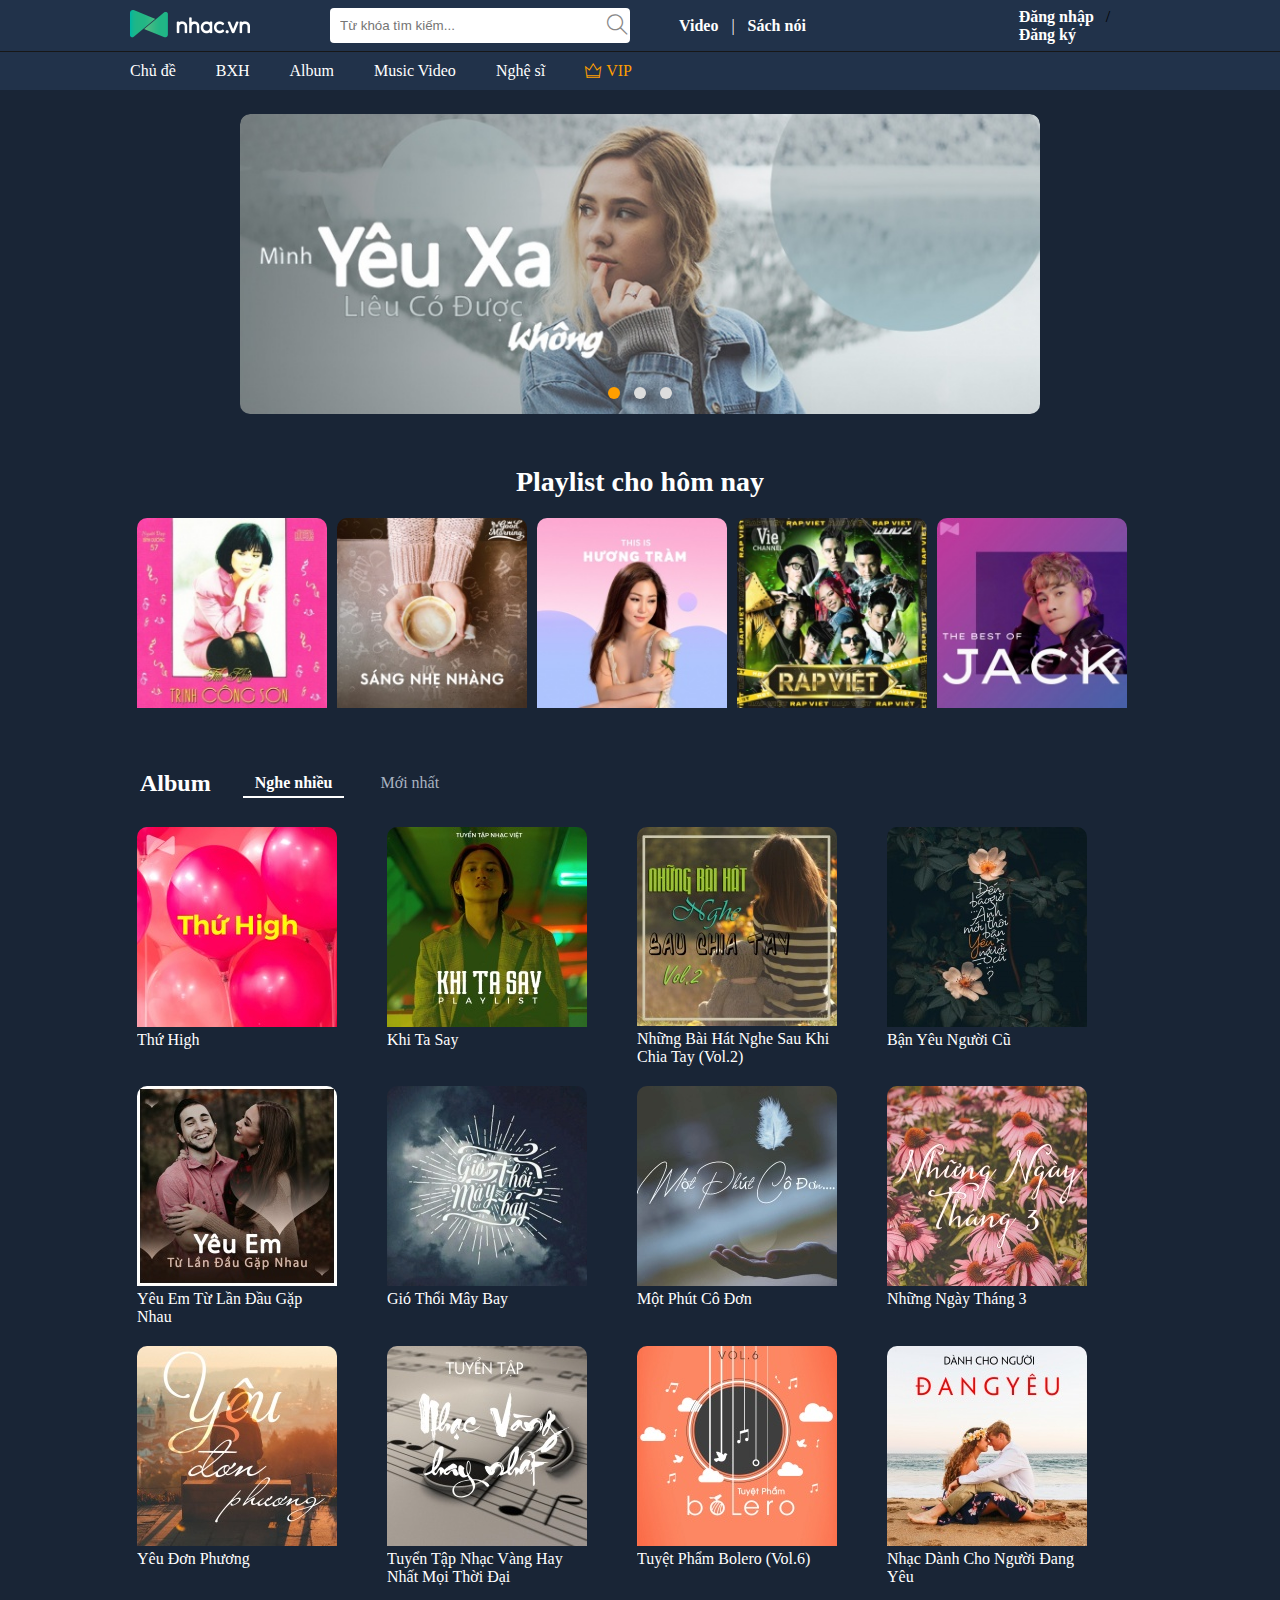
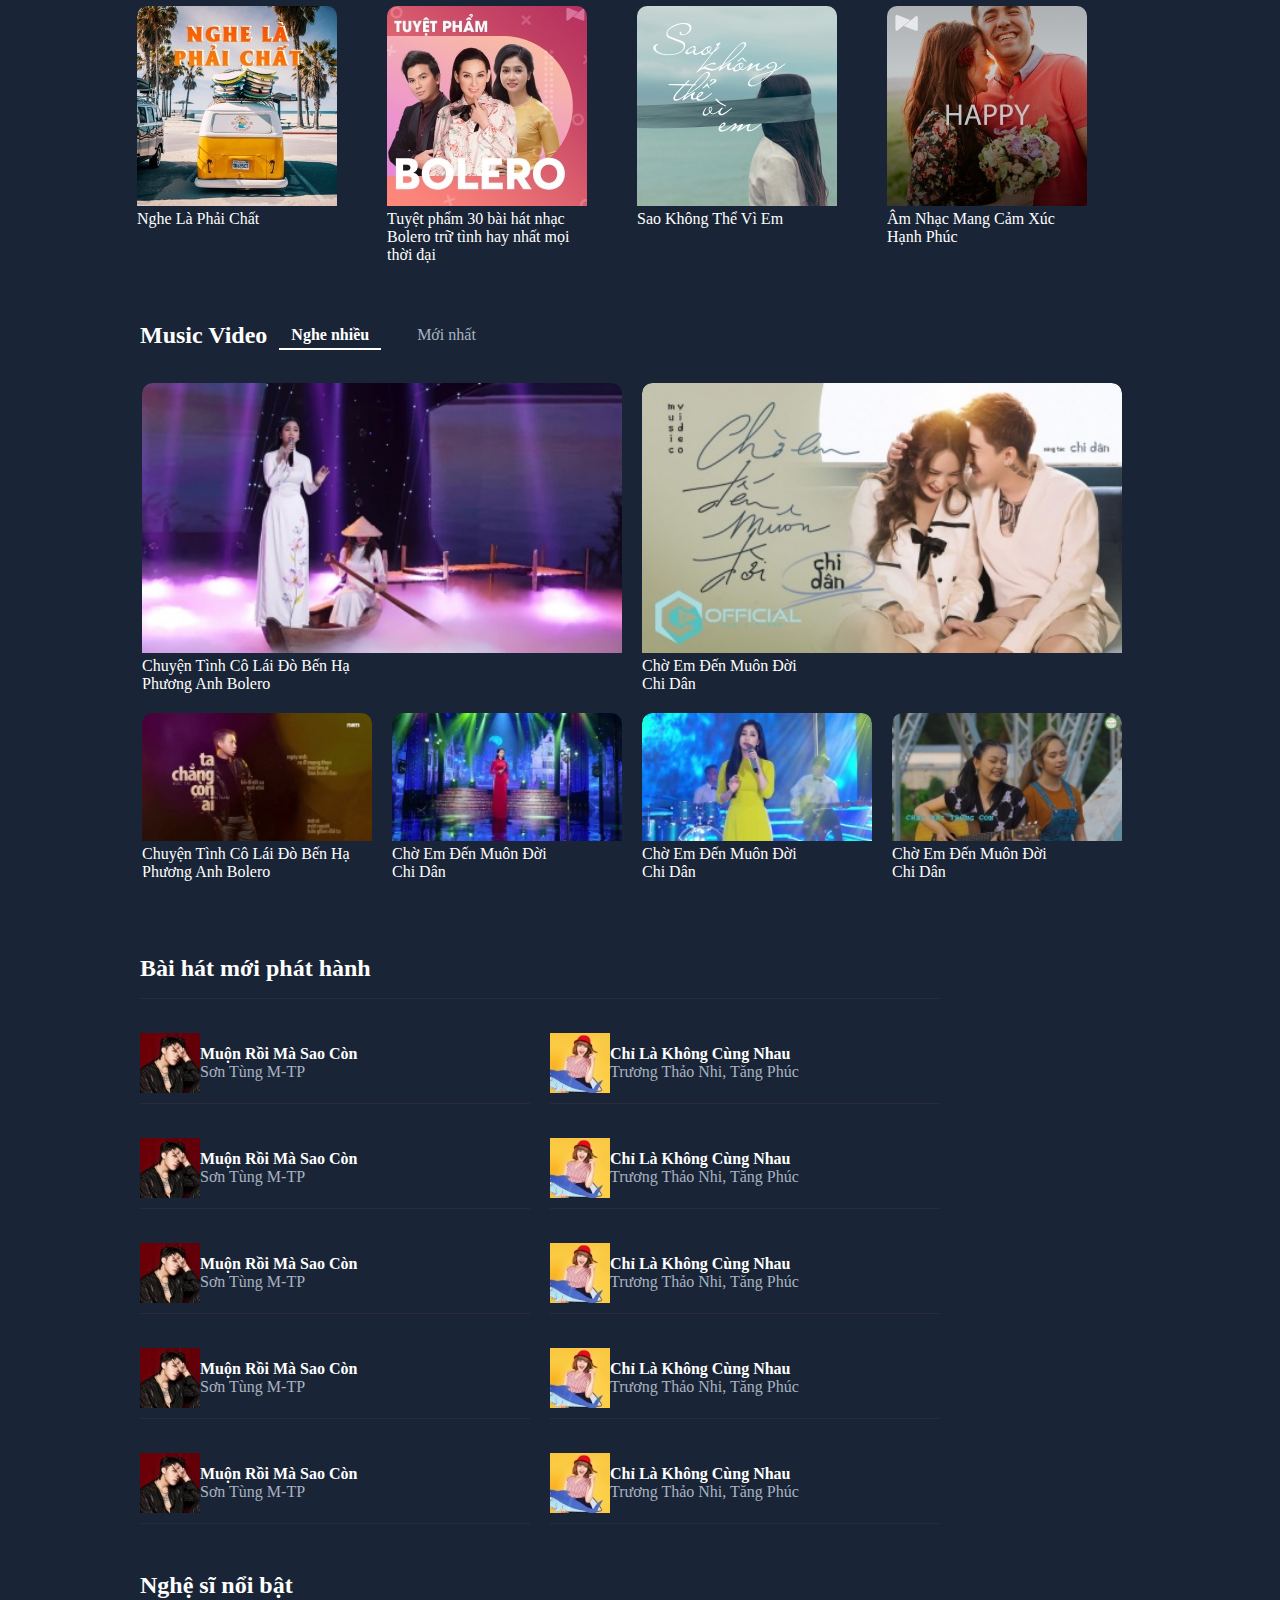
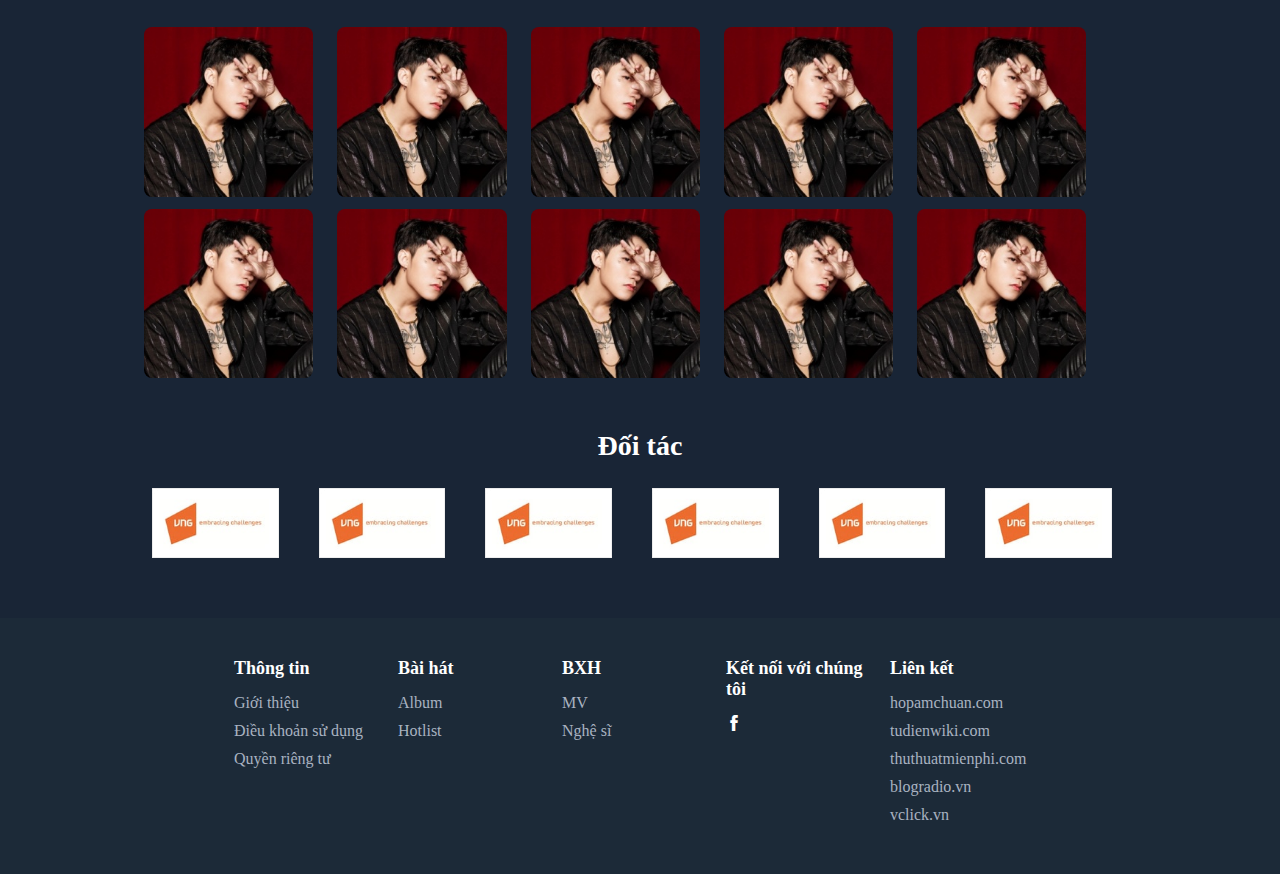
==== Html/index.html @ 35a57758 "update" ====
<!DOCTYPE html>
<html lang="en">
<head>
    <meta charset="UTF-8">
    <meta name="viewport" content="width=device-width, initial-scale=1.0">
    <title>Music Web</title>
    <link rel="stylesheet" href="/Asset/CSS/Style.css">
    <link rel="stylesheet" href="/Asset/Fonts/themify-icons/themify-icons.css">
</head>
<body>
    <div id="Header">
        <!--Header 1-->
        <div class="Header-logo">   
            <div class="Logo">
                <a href="/Html/index.html">
                    <img src="/Asset/IMG/Logos/logo1.png">
                </a>
            </div>

            <div class="search-bar">
                <input type="text" class="search-bar-input" placeholder="Từ khóa tìm kiếm...">
                <button type="submit" class="search-bar-btn">
                    <i class="ti-search"></i>
                </button>
            </div>

            <nav class="nav-links">
                <a href="#">Video</a>
                <span>|</span>
                <a href="#">Sách nói</a>
            </nav>
            <div class="login-header">
                <a href="#">Đăng nhập</a>
                <span>/</span>
                <a href="#">Đăng ký</a>
           </div>
            
        </div>

    <!--Header 2-->
    <div class="Header-Menu">
        <!--Nav chinh-->
        <nav class="nav-main">
            <a href="/Html/music_theme.html">Chủ đề</a>
            <a href="/Html/top_song.html">BXH</a>
            <a href="/Html/album.html">Album</a>
            <a href="/Html/music_video.html">Music Video</a>
            <a href="/Html/artist.html">Nghệ sĩ</a>
            <a href="#" class="vip-link"><i class="ti-crown"></i> VIP</a>
        </nav>

            <!--Sub-nav-->
        </div>
    </div>

    
    <div id="Slider">
        <div class="slider-container">
            <!--Slider img-->
            <div class="slider-wrapper">
                <!-- arrow-left -->
                <div class="arrow arrow-left">
                    <i class="ti-angle-left"></i>
                </div>

                <!-- arrow-right -->
                <div class="arrow arrow-right">
                    <i class="ti-angle-right"></i>
                </div>

                <!-- Slider 1 -->
                <div class="slider-1">
                    <img src="/Asset/IMG/Sliders/Slider1.jpg" alt="slider 1" class="slider-img-1">
                </div>
            </div>
            
            <!-- Navigation Dots -->
            <div class="navigation-dots">
                <span class="dot active"></span>
                <span class="dot"></span>
                <span class="dot"></span>
            </div>
        </div>
    </div>

    <div id="Content">
        <!-- Playlist hôm nay Section-->
        <div class="playlist-section">
            <h2 class="playlist-title text-white">Playlist cho hôm nay</h2>    
            <div class="row playlist-container">
                <div class="col col-fifth playlist-item">
                    <img src="/Asset/IMG/Playlists/playlist1.jpg" alt="Tình Khúc Trịnh Công Sơn">
                </div>

                <div class="col col-fifth playlist-item">
                    <img src="/Asset/IMG/Playlists/playlist2.jpg" alt="Sáng Nhẹ Nhàng">
                </div>

                <div class="col col-fifth playlist-item">
                    <img src="/Asset/IMG/Playlists/playlist3.jpg" alt="Sáng Nhẹ Nhàng">
                </div>

                <div class="col col-fifth playlist-item">
                    <img src="/Asset/IMG/Playlists/playlist4.jpg" alt="Sáng Nhẹ Nhàng">
                </div>

                <div class="col col-fifth playlist-item">
                    <img src="/Asset/IMG/Playlists/playlist5.jpg" alt="Sáng Nhẹ Nhàng">
                </div>
            </div>
        </div>

        <!-- Album Section -->
        <div class="album-seclection">
             <!-- Album title -->
            <div class="album-title-selector">
                <h2 class="album-title">Album</h2>
                <div class="album-filters">
                    <span class="filter active">Nghe nhiều</span>
                    <span class="filter">Mới nhất</span>
                </div>
            </div>
            
             <!-- Album img -->
            <div class="row playlist-container">
                <div class="col col-fourth playlist-item text-white">
                    <img src="/Asset/IMG/Albums/album1.jpg" alt="Thứ High">
                    <p class="playlist-item-title">Thứ High</p>
                </div>

                <div class="col col-fourth playlist-item text-white">
                    <img src="/Asset/IMG/Albums/album2.jpg" alt="Thứ High">
                    <p class="playlist-item-title">Khi Ta Say</p>
                </div>

                <div class="col col-fourth playlist-item text-white">
                    <img src="/Asset/IMG/Albums/album3.jpg" alt="Thứ High">
                    <p class="playlist-item-title">Những Bài Hát Nghe Sau Khi Chia Tay (Vol.2)</p>
                </div>

                <div class="col col-fourth playlist-item text-white">
                    <img src="/Asset/IMG/Albums/album4.jpg" alt="Thứ High">
                    <p class="playlist-item-title">Bận Yêu Người Cũ</p>
                </div>  
            </div>

            <div class="row playlist-container">
                <div class="col col-fourth playlist-item text-white">
                    <img src="/Asset/IMG/Albums/album5.jpg" alt="Thứ High">
                    <p class="playlist-item-title">Yêu Em Từ Lần Đầu Gặp Nhau</p>
                </div>
    
                <div class="col col-fourth playlist-item text-white">
                    <img src="/Asset/IMG/Albums/album6.jpg" alt="Thứ High">
                    <p class="playlist-item-title">Gió Thổi Mây Bay</p>
                </div>
    
                <div class="col col-fourth playlist-item text-white">
                    <img src="/Asset/IMG/Albums/album7.jpg" alt="Thứ High">
                    <p class="playlist-item-title">Một Phút Cô Đơn</p>
                </div>
    
                <div class="col col-fourth playlist-item text-white">
                    <img src="/Asset/IMG/Albums/album8.jpg" alt="Thứ High">
                    <p class="playlist-item-title">Những Ngày Tháng 3</p>
                </div>
            </div>

            <div class="row playlist-container">
                <div class="col col-fourth playlist-item text-white">
                    <img src="/Asset/IMG/Albums/album9.jpg" alt="Thứ High">
                    <p class="playlist-item-title">Yêu Đơn Phương</p>
                </div>
    
                <div class="col col-fourth playlist-item text-white">
                    <img src="/Asset/IMG/Albums/album10.jpg" alt="Thứ High">
                    <p class="playlist-item-title">Tuyển Tập Nhạc Vàng Hay Nhất Mọi Thời Đại</p>
                </div>
    
                <div class="col col-fourth playlist-item text-white">
                    <img src="/Asset/IMG/Albums/album11.jpg" alt="Thứ High">
                    <p class="playlist-item-title">Tuyệt Phẩm Bolero (Vol.6)</p>
                </div>
    
                <div class="col col-fourth playlist-item text-white">
                    <img src="/Asset/IMG/Albums/album12.jpg" alt="Thứ High">
                    <p class="playlist-item-title">Nhạc Dành Cho Người Đang Yêu</p>
                </div>
            </div>

            <div class="row playlist-container">
                <div class="col col-fourth playlist-item text-white">
                    <img src="/Asset/IMG/Albums/album13.jpg" alt="Thứ High">
                    <p class="playlist-item-title">Nghe Là Phải Chất</p>
                </div>
    
                <div class="col col-fourth playlist-item text-white">
                    <img src="/Asset/IMG/Albums/album14.jpg" alt="Thứ High">
                    <p class="playlist-item-title">Tuyệt phẩm 30 bài hát nhạc Bolero trữ tình hay nhất mọi thời đại</p>
                </div>
    
                <div class="col col-fourth playlist-item text-white">
                    <img src="/Asset/IMG/Albums/album15.jpg" alt="Thứ High">
                    <p class="playlist-item-title">Sao Không Thể Vì Em</p>
                </div>
    
                <div class="col col-fourth playlist-item text-white">
                    <img src="/Asset/IMG/Albums/album16.jpg" alt="Thứ High">
                    <p class="playlist-item-title">Âm Nhạc Mang Cảm Xúc Hạnh Phúc</p>
                </div>
            </div>
            
        </div>

        <!-- Music Video -->
        <div class="music-video-section">
            <!-- Music tilte -->
            <div class="music-video-title-selector">
                <h2 class="music-video-title">Music Video</h2>
                <div class="music-video-filters">
                    <span class="filter active">Nghe nhiều</span>
                    <span class="filter">Mới nhất</span>
                </div>
            </div>
            
             <!-- Music video img -->
            <div class="row playlist-container text-white">
                <div class="col col-half video-item">
                    <img src="/Asset/IMG/Video_Musics/VDM1.jpg" alt="Chuyện Tình Cô Lái Đò Bến Hạ">
                    <p class="playlist-item-title">Chuyện Tình Cô Lái Đò Bến Hạ</p>
                    <p class="playlist-item-artist">Phương Anh Bolero</p>
                </div>
                <div class="col col-half video-item">
                    <img src="/Asset/IMG/Video_Musics/VDM2.jpg" alt="Chờ Em Đến Muôn Đời">
                    <p class="playlist-item-title">Chờ Em Đến Muôn Đời</p>
                    <p class="playlist-item-artist">Chi Dân</p>
                </div>
            </div>

            <div class="row playlist-container text-white">
                <div class="col col-fourth video-item">
                    <img src="/Asset/IMG/Video_Musics/VDM3.jpg" alt="Chuyện Tình Cô Lái Đò Bến Hạ">
                    <p class="playlist-item-title">Chuyện Tình Cô Lái Đò Bến Hạ</p>
                    <p class="playlist-item-artist">Phương Anh Bolero</p>
                </div>
                <div class="col col-fourth video-item">
                    <img src="/Asset/IMG/Video_Musics/VDM4.jpg" alt="Chờ Em Đến Muôn Đời">
                    <p class="playlist-item-title">Chờ Em Đến Muôn Đời</p>
                    <p class="playlist-item-artist">Chi Dân</p>
                </div>

                <div class="col col-fourth video-item">
                    <img src="/Asset/IMG/Video_Musics/VDM5.jpg" alt="Chờ Em Đến Muôn Đời">
                    <p class="playlist-item-title">Chờ Em Đến Muôn Đời</p>
                    <p class="playlist-item-artist">Chi Dân</p>
                </div>

                <div class="col col-fourth video-item">
                    <img src="/Asset/IMG/Video_Musics/VDM6.jpg" alt="Chờ Em Đến Muôn Đời">
                    <p class="playlist-item-title">Chờ Em Đến Muôn Đời</p>
                    <p class="playlist-item-artist">Chi Dân</p>
                </div>  
            </div>
        </div>
        
        <!-- Music List -->
        <div class="new-releases-section text-white">
            <h2 class="section-title-music">Bài hát mới phát hành</h2>
            <div class="new-releases-container">
                <div class="new-release-item-music">
                    <img src="/Asset/IMG/MusicLists/MusicList1.jpg" alt="Muộn Rồi Mà Sao Còn">
                    <div class="song-info">
                        <p class="song-title">Muộn Rồi Mà Sao Còn</p>
                        <p class="song-artist">Sơn Tùng M-TP</p>
                    </div>
                </div>
                <div class="new-release-item-music">
                    <img src="/Asset/IMG/MusicLists/MusicList2.jpg" alt="Chỉ Là Không Cùng Nhau">
                    <div class="song-info">
                        <p class="song-title">Chỉ Là Không Cùng Nhau</p>
                        <p class="song-artist">Trương Thảo Nhi, Tăng Phúc</p>
                    </div>
                </div>
            </div>
            
            <div class="new-releases-container">
                <div class="new-release-item-music">
                    <img src="/Asset/IMG/MusicLists/MusicList1.jpg" alt="Muộn Rồi Mà Sao Còn">
                    <div class="song-info">
                        <p class="song-title">Muộn Rồi Mà Sao Còn</p>
                        <p class="song-artist">Sơn Tùng M-TP</p>
                    </div>
                </div>
                <div class="new-release-item-music">
                    <img src="/Asset/IMG/MusicLists/MusicList2.jpg" alt="Chỉ Là Không Cùng Nhau">
                    <div class="song-info">
                        <p class="song-title">Chỉ Là Không Cùng Nhau</p>
                        <p class="song-artist">Trương Thảo Nhi, Tăng Phúc</p>
                    </div>
                </div>
            </div>      

            <div class="new-releases-container">
                <div class="new-release-item-music">
                    <img src="/Asset/IMG/MusicLists/MusicList1.jpg" alt="Muộn Rồi Mà Sao Còn">
                    <div class="song-info">
                        <p class="song-title">Muộn Rồi Mà Sao Còn</p>
                        <p class="song-artist">Sơn Tùng M-TP</p>
                    </div>
                </div>
                <div class="new-release-item-music">
                    <img src="/Asset/IMG/MusicLists/MusicList2.jpg" alt="Chỉ Là Không Cùng Nhau">
                    <div class="song-info">
                        <p class="song-title">Chỉ Là Không Cùng Nhau</p>
                        <p class="song-artist">Trương Thảo Nhi, Tăng Phúc</p>
                    </div>
                </div>
            </div>

            <div class="new-releases-container">
                <div class="new-release-item-music">
                    <img src="/Asset/IMG/MusicLists/MusicList1.jpg" alt="Muộn Rồi Mà Sao Còn">
                    <div class="song-info">
                        <p class="song-title">Muộn Rồi Mà Sao Còn</p>
                        <p class="song-artist">Sơn Tùng M-TP</p>
                    </div>
                </div>
                <div class="new-release-item-music">
                    <img src="/Asset/IMG/MusicLists/MusicList2.jpg" alt="Chỉ Là Không Cùng Nhau">
                    <div class="song-info">
                        <p class="song-title">Chỉ Là Không Cùng Nhau</p>
                        <p class="song-artist">Trương Thảo Nhi, Tăng Phúc</p>
                    </div>
                </div>
            </div>

            <div class="new-releases-container">
                <div class="new-release-item-music">
                    <img src="/Asset/IMG/MusicLists/MusicList1.jpg" alt="Muộn Rồi Mà Sao Còn">
                    <div class="song-info">
                        <p class="song-title">Muộn Rồi Mà Sao Còn</p>
                        <p class="song-artist">Sơn Tùng M-TP</p>
                    </div>
                </div>
                <div class="new-release-item-music">
                    <img src="/Asset/IMG/MusicLists/MusicList2.jpg" alt="Chỉ Là Không Cùng Nhau">
                    <div class="song-info">
                        <p class="song-title">Chỉ Là Không Cùng Nhau</p>
                        <p class="song-artist">Trương Thảo Nhi, Tăng Phúc</p>
                    </div>
                </div>
            </div>
            
        </div>
        
        <!-- Artist Player Img -->
        <div class="highlighted-artists-section">
            <h2 class="section-title">Nghệ sĩ nổi bật</h2>
            <div class="row">
                <div class="col col-sixth artist-item">
                    <img src="/Asset/IMG/Artists/artist1.jpg" alt="Artist 1">
                </div>
                <div class="col col-sixth artist-item">
                    <img src="/Asset/IMG/Artists/artist1.jpg" alt="Artist 2">
                </div>
                <div class="col col-sixth artist-item">
                    <img src="/Asset/IMG/Artists/artist1.jpg" alt="Artist 3">
                </div>
                <div class="col col-sixth artist-item">
                    <img src="/Asset/IMG/Artists/artist1.jpg" alt="Artist 4">
                </div>
                <div class="col col-sixth artist-item">
                    <img src="/Asset/IMG/Artists/artist1.jpg" alt="Artist 5">
                </div>
                <div class="col col-sixth artist-item">
                    <img src="/Asset/IMG/Artists/artist1.jpg" alt="Artist 6">
                </div>
                <div class="col col-sixth artist-item">
                    <img src="/Asset/IMG/Artists/artist1.jpg" alt="Artist 7">
                </div>
                <div class="col col-sixth artist-item">
                    <img src="/Asset/IMG/Artists/artist1.jpg" alt="Artist 8">
                </div>
                <div class="col col-sixth artist-item">
                    <img src="/Asset/IMG/Artists/artist1.jpg" alt="Artist 9">
                </div>
                <div class="col col-sixth artist-item">
                    <img src="/Asset/IMG/Artists/artist1.jpg" alt="Artist 10">
                </div>
            </div>
        </div>
        
        <!-- partners -->
        <div class="partners-section">
            <h2 class="section-title-partners text-white">Đối tác</h2>
            <div class="row playlist-container">
                <div class="col col-sixth partner-item">
                    <img src="/Asset/IMG/Partners/partner1.jpg" alt="Partner 1">
                </div>
                <div class="col col-sixth partner-item">
                    <img src="/Asset/IMG/Partners/partner1.jpg" alt="Partner 2">
                </div>
                <div class="col col-sixth partner-item">
                    <img src="/Asset/IMG/Partners/partner1.jpg" alt="Partner 3">
                </div>
                <div class="col col-sixth partner-item">
                    <img src="/Asset/IMG/Partners/partner1.jpg" alt="Partner 4">
                </div>
                <div class="col col-sixth partner-item">
                    <img src="/Asset/IMG/Partners/partner1.jpg" alt="Partner 5">
                </div>
                <div class="col col-sixth partner-item">
                    <img src="/Asset/IMG/Partners/partner1.jpg" alt="Partner 5">
                </div>
            </div>
        </div>
    </div>

    <!--Footer-->
    <footer class="footer-section">
        <div class="footer-fixed">
            <div class="row playlist-container">
                <div class="col col-fifth">
                    <h4>Thông tin</h4>
                    <ul>
                        <li><a href="#">Giới thiệu</a></li>
                        <li><a href="#">Điều khoản sử dụng</a></li>
                        <li><a href="#">Quyền riêng tư</a></li>
                    </ul>
                </div>
                <div class="col col-fifth">
                    <h4>Bài hát</h4>
                    <ul>
                        <li><a href="#">Album</a></li>
                        <li><a href="#">Hotlist</a></li>
                    </ul>
                </div>
                <div class="col col-fifth">
                    <h4>BXH</h4>
                    <ul>
                        <li><a href="#">MV</a></li>
                        <li><a href="#">Nghệ sĩ</a></li>
                    </ul>
                </div>
                <div class="col col-fifth">
                    <h4>Kết nối với chúng tôi</h4>
                    <i class="ti-facebook"></i>
                </div>
                <div class="col col-fifth">
                    <h4>Liên kết</h4>
                    <ul>
                        <li><a href="#">hopamchuan.com</a></li>
                        <li><a href="#">tudienwiki.com</a></li>
                        <li><a href="#">thuthuatmienphi.com</a></li>
                        <li><a href="#">blogradio.vn</a></li>
                        <li><a href="#">vclick.vn</a></li>
                    </ul>
                </div>
            </div>
        </div>
        
    </footer>
</body>
</html>
---- Asset/CSS/Style.css ----
/*Resset CSS*/
*{
    padding: 0;
    margin: 0;
    box-sizing: border-box;
}

body {
    background-color: #192536;
}

/*Common*/
.text-white{
    color: #fff !important;
}

.row {
    margin-left: -8px;
    margin-right: -8px;    
}

.row::after {
    content: "";
    display: block;
    clear: both;
}

.col {
    float: left;
    margin-left: 12px;
    margin-right: 12px;       
}

.col-half {
    width: 50%;
}

.col-third {
    width: 33.33%;
}

.col-fourth {
    width: 25%;
}

.col-fifth {
    width: 20%;
}

.col-sixth {
    width: 16.66%;
}

/*Header*/  
#Header{
    background: #21324A;
    width: 100%;
    height: 90px;
    margin-bottom: 24px;
}

/*Header Logo*/  
/*Logo*/  
.Header-logo{
    width: 100%;
    height: 52px;
    border-bottom: solid 1px #171717;
    display: inline-block;  
    display: flex;
    align-items: center;
}

.Header-logo .Logo{
    margin-left: 130px;
    display: flex;
    align-items: center;
}

/*search*/      
.search-bar {
    display: flex;
    align-items: center;
    margin-left: 80px;
}

.search-bar  .search-bar-input{
    padding: 10px;
    border: none;
    border-radius: 4px;
    width: 300px;
}

.search-bar .search-bar-btn {
    background-color: transparent;
    border: none;
    color: #888;
    cursor: pointer;
    font-size: 21px;
    padding: 10px;
    transform: translate(-33px, 1px);
}

.search-bar .search-bar-btn:hover{
    opacity: 0.7;
}

/*Nav-links*/
.nav-links {
    display: flex;
    align-items: center;
    width: 100%; 
}

.nav-links a {
    color: #ffffff;
    text-decoration: none;
    margin: 0 8px;
    font-weight: bold;
}

.nav-links span {
    color: #ffffff;
    margin: 0 5px;
}

.login-header {
    margin-right: 130px;
    margin-left: 30px;
    width: 45%;
    display: inline-block;
}

.login-header a{
    color: #ffffff;
    text-decoration: none;
    margin: 0 8px;
    font-weight: bold;
}

.nav-links a:hover,
.login-header a:hover {
    text-decoration: underline;
}

/*Header-Menu*/
/*nav-main*/
.nav-main {
    display: flex;
    padding: 10px 20px;
    margin-left: 110px; 
}

.nav-main a {
    color: #ffffff;
    text-decoration: none;
    margin-right: 40px;
    display: flex;
    align-items: center;
}

.nav-main a .ti-crown {
    margin-right: 5px; 
}

.nav-main a:hover {
    text-decoration: underline;
}

.nav-main .vip-link {
    color: #ff9f00; 
}

/* Sliders */
.slider-container {
    max-width: 800px;
    width: 100%;
    overflow: hidden;
    border-radius: 10px;
    position: relative;
    margin: 0 auto;
}

.slider-wrapper {
    position: relative;
    margin: 0 auto;
}

.slider-img-1 {
    width: 100%;
    height: auto;
    border-radius: 10px;
}

/* Mũi tên chuyển slide */
.arrow {
    position: absolute;
    top: 50%;
    transform: translateY(-50%);
    background: rgba(0, 0, 0, 0.5);
    color: #ffffff;
    border-radius: 50%;
    padding: 10px;
    cursor: pointer;
    transition: opacity 0.3s ease;
    opacity: 0; 
}

.arrow-left {
    left: 15px;
}

.arrow-right {
    right: 15px;
}


.slider-wrapper:hover .arrow {
    opacity: 1; 
}

/* Navigation Dots */
.navigation-dots {
    text-align: center;
    position: absolute;
    bottom: 15px;
    left: 50%;
    transform: translateX(-50%);
}

.dot {
    height: 12px;
    width: 12px;
    margin: 0 5px;
    background-color: #ddd;
    border-radius: 50%;
    display: inline-block;
    cursor: pointer;
}

.dot.active {
    background-color: #ff9f00;
}

/* Content */
/*Playlist hôm nay*/
/* Phần tiêu đề và container playlist */
.playlist-section {
    max-width: 1000px;
    margin: 0 auto;
    text-align: center;
    margin-top: 48px;
}

.playlist-container {
    width: 100%;
    display: flex; 
    justify-content: space-between; 
}

.playlist-item {    
    max-width: 200px;
    flex: 1 1 18%;
    border-radius: 10px;
    overflow: hidden;
    text-align: center;
    padding: 10px 0;
    margin: 0 5px; 
    transition: transform 0.3s ease, box-shadow 0.3s ease;
}

.playlist-item:hover {
    transform: scale(1.05);
    box-shadow: 0 4px 15px rgba(0, 0, 0, 0.5);
}

.playlist-item img {
    width: 100%;
    height: auto;
    border-radius: 10px 10px 0 0;
}

.playlist-title {
    font-size: 28px;
    font-weight: bold;
    margin: 10px 0;
    text-align: center;
}   

/* Album Selection */
/* Album title selector */
.album-title-selector {
    display: flex;
    align-items: center; 
    gap: 20px; 
    margin-bottom: 20px;
    margin-top: 48px;
}

.album-title {
    font-size: 24px;
    font-weight: bold;
    color: #ffffff;
    margin: 0;
}

.album-filters {
    display: flex;
}

.filter {
    font-size: 16px;
    color: #a9b3c1;
    cursor: pointer;
    position: relative;
    text-decoration: none;
    margin-left: 12px;
    margin-right: 12px;
}

.filter.active {
    color: #ffffff;
    font-weight: bold;
}

.filter.active::after {
    content: "";
    position: absolute;
    left: 0;
    right: 0;
    bottom: -4px;
    height: 2px;
    background-color: #ffffff;
}

.filter:hover {
    color: #ffffff;
    text-decoration: underline;
}

/* Album img */
.album-seclection {
    max-width: 1000px;
    margin: 0 auto;
    text-align: center;
    margin-top: 48px;
}

.playlist-container playlist-item-title{
    padding: 12px;  
    margin: 12px;
}

/* video music */
.music-video-section {
    max-width: 1000px;  
    margin: 0 auto;
    text-align: center;
    margin-top: 48px;
}

.music-video-title-selector {
    display: flex;
    align-items: center;
    margin-bottom: 24px;
}

.music-video-title {
    font-size: 24px;
    font-weight: bold;
    color: #ffffff;
    margin: 0;
}

.music-video-filters {
    display: flex;
}

.filter {
    font-size: 16px;
    color: #a9b3c1;
    cursor: pointer;
    position: relative;
    text-decoration: none;
    padding: 2px 12px;
    margin-left: 12px;
    margin-right: 12px;
}

.filter.active {
    color: #ffffff;
    font-weight: bold;
}

.filter.active::after {
    content: "";
    position: absolute;
    left: 0;
    right: 0;
    bottom: -4px;
    height: 2px;
    background-color: #ffffff;
}

.filter:hover {
    color: #ffffff;
    text-decoration: underline;
}

/* Video item styling */
.video-item {
    margin: 10px;
    border-radius: 10px;
    overflow: hidden;
    text-align: center;
    transition: transform 0.3s ease, box-shadow 0.3s ease;
}

.video-item:hover {
    transform: scale(1.05);
    box-shadow: 0 4px 15px rgba(0, 0, 0, 0.5);
}

.video-item img {
    width: 100%;
    border-radius: 10px 10px 0 0;
}   

.playlist-item-artist,
.playlist-item-title{
    text-align: left;
}

/* Music List */
.new-releases-section{
    max-width: 1000px;
    margin: 0 auto;
    margin-top: 48px;
}

.section-title-music{
    padding-top:16px;
    padding-bottom:16px;
    padding-right:16px;
    border-bottom: 1px solid #2a2a3b;
    width: 800px;
}

.new-releases-container {
    display: flex;
    flex-wrap: wrap;
    justify-content: space-between;
    margin-top: 24px;
    max-width: 800px;
}

.new-release-item-music {
    display: flex;
    align-items: center;
    width: calc(50% - 10px);
    padding: 10px 0;
    border-bottom: 1px solid #2a2a3b; 
}

.new-release-item img {
    width: 50px;
    height: 50px;
    border-radius: 8px;
    margin-right: 15px;
}

.song-info {
    display: flex;
    flex-direction: column;
    text-align: left;
    flex: 1;
}

.song-title {
    font-weight: bold;
    margin: 0;
    color: #ffffff;
}

.song-artist {
    margin: 0;
    color: #a9b3c1;
}

/* Artist Player Img*/
.highlighted-artists-section {
    max-width: 1000px;
    margin: 0 auto;
    text-align: center;
    margin-top: 48px;
}

.section-title {
    font-size: 24px;
    font-weight: bold;
    color: #ffffff;
    margin-bottom: 20px;
    text-align: left;
}

.artist-item{
    margin-top: 8px;
}

.artist-item img {
    width: 100%;
    height: auto;
    border-radius: 8px;
    transition: transform 0.3s ease, box-shadow 0.3s ease;
}

.artist-item img:hover {
    transform: scale(1.05);
    box-shadow: 0 4px 15px rgba(0, 0, 0, 0.5);
}

/* partners */
.partners-section {
    max-width: 1000px;
    margin: 0 auto;
    text-align: center;
    margin-top: 48px;
}

.section-title-partners {
    text-align: center;
    font-size: 28px;
    font-weight: bold;
    margin-bottom: 18px;
}

.partner-item img {
    width: 100%;
    height: auto;
    padding: 8px;
    border-radius: 4px;
    transition: transform 0.3s ease, box-shadow 0.3s ease;
}

.partner-item img:hover {
    
}

/* Footer */
.footer-section {
    background-color: #1c2a38;
    color: #ffffff;
    padding: 40px 20px;
    margin: 0 auto;
    margin-top: 48px;
}

.footer-fixed{
    margin-left: 210px;
    margin-right: 210px;
}

.footer-section h4 {
    margin-bottom: 15px;
    font-size: 18px;
    font-weight: bold;
}

.footer-section ul {
    list-style: none;
    padding: 0;
}

.footer-section li {
    margin-bottom: 10px;
}

.footer-section a {
    color: #a9b3c1;
    text-decoration: none;
}

.footer-section a:hover {
    color: #ffffff;
}

.social-icon img {
    width: 30px;
    height: 30px;
}

/*Music Theme */
.Music-theme-slider-container {
    max-width: 1250px;
}

.music-theme-title-selector{
    justify-content: space-between;
}

.music-theme-title{
    font-size: 32px;
}

.music-theme-decs{
    text-decoration: none;
    color: #fff;
}
.music-theme-decs i{
    font-size: 10px;
}

.music-theme-decs:hover{
    color: #26B685;
}

.music-theme-playlist-container{
    margin-right: auto;
}

.music-theme-playlist-list{
    max-width: 320px;
    width: auto;
    height: auto;
}

.music-theme-playlist-list .music-theme-playlist-item-img{
    width: 100%;
    display: block; 
}

.music-theme-playlist-item{
    background: #303b4a;
    width: 100%;
    height: auto;
    padding: 16px;
}

.music-theme-playlist-item-title{
    font-size: 18px;
    text-align: left;
    font-weight: bold;
}

.music-theme-playlist-item-decs{
    font-size: 14px;    
    text-align: left;
    margin-top: 8px;
    opacity: 0.4;
    font-weight: normal;
    line-height: 1.4;
}


/*Album*/
/*Pagination*/  
.Pagination{
    display: flex;
    justify-content: center;
    margin-top: 28px;
    gap: 12px;
    font-size: 18px;
}

.Pagination a{
    color: #fff;
    text-decoration: none;
    padding: 5px 10px;
    border-radius: 50%;
}

.Pagination a:hover{
    background-color: #26B685;
    color: #fff;
}

.active-pagination{
    background-color: #26B685;
    color: #fff;
}
---- Asset/Fonts/themify-icons/themify-icons.css ----
@font-face {
	font-family: 'themify';
	src:url('fonts/themify.eot?-fvbane');
	src:url('fonts/themify.eot?#iefix-fvbane') format('embedded-opentype'),
		url('fonts/themify.woff?-fvbane') format('woff'),
		url('fonts/themify.ttf?-fvbane') format('truetype'),
		url('fonts/themify.svg?-fvbane#themify') format('svg');
	font-weight: normal;
	font-style: normal;
}

[class^="ti-"], [class*=" ti-"] {
	font-family: 'themify';
	speak: none;
	font-style: normal;
	font-weight: normal;
	font-variant: normal;
	text-transform: none;
	line-height: 1;

	/* Better Font Rendering =========== */
	-webkit-font-smoothing: antialiased;
	-moz-osx-font-smoothing: grayscale;
}

.ti-wand:before {
	content: "\e600";
}
.ti-volume:before {
	content: "\e601";
}
.ti-user:before {
	content: "\e602";
}
.ti-unlock:before {
	content: "\e603";
}
.ti-unlink:before {
	content: "\e604";
}
.ti-trash:before {
	content: "\e605";
}
.ti-thought:before {
	content: "\e606";
}
.ti-target:before {
	content: "\e607";
}
.ti-tag:before {
	content: "\e608";
}
.ti-tablet:before {
	content: "\e609";
}
.ti-star:before {
	content: "\e60a";
}
.ti-spray:before {
	content: "\e60b";
}
.ti-signal:before {
	content: "\e60c";
}
.ti-shopping-cart:before {
	content: "\e60d";
}
.ti-shopping-cart-full:before {
	content: "\e60e";
}
.ti-settings:before {
	content: "\e60f";
}
.ti-search:before {
	content: "\e610";
}
.ti-zoom-in:before {
	content: "\e611";
}
.ti-zoom-out:before {
	content: "\e612";
}
.ti-cut:before {
	content: "\e613";
}
.ti-ruler:before {
	content: "\e614";
}
.ti-ruler-pencil:before {
	content: "\e615";
}
.ti-ruler-alt:before {
	content: "\e616";
}
.ti-bookmark:before {
	content: "\e617";
}
.ti-bookmark-alt:before {
	content: "\e618";
}
.ti-reload:before {
	content: "\e619";
}
.ti-plus:before {
	content: "\e61a";
}
.ti-pin:before {
	content: "\e61b";
}
.ti-pencil:before {
	content: "\e61c";
}
.ti-pencil-alt:before {
	content: "\e61d";
}
.ti-paint-roller:before {
	content: "\e61e";
}
.ti-paint-bucket:before {
	content: "\e61f";
}
.ti-na:before {
	content: "\e620";
}
.ti-mobile:before {
	content: "\e621";
}
.ti-minus:before {
	content: "\e622";
}
.ti-medall:before {
	content: "\e623";
}
.ti-medall-alt:before {
	content: "\e624";
}
.ti-marker:before {
	content: "\e625";
}
.ti-marker-alt:before {
	content: "\e626";
}
.ti-arrow-up:before {
	content: "\e627";
}
.ti-arrow-right:before {
	content: "\e628";
}
.ti-arrow-left:before {
	content: "\e629";
}
.ti-arrow-down:before {
	content: "\e62a";
}
.ti-lock:before {
	content: "\e62b";
}
.ti-location-arrow:before {
	content: "\e62c";
}
.ti-link:before {
	content: "\e62d";
}
.ti-layout:before {
	content: "\e62e";
}
.ti-layers:before {
	content: "\e62f";
}
.ti-layers-alt:before {
	content: "\e630";
}
.ti-key:before {
	content: "\e631";
}
.ti-import:before {
	content: "\e632";
}
.ti-image:before {
	content: "\e633";
}
.ti-heart:before {
	content: "\e634";
}
.ti-heart-broken:before {
	content: "\e635";
}
.ti-hand-stop:before {
	content: "\e636";
}
.ti-hand-open:before {
	content: "\e637";
}
.ti-hand-drag:before {
	content: "\e638";
}
.ti-folder:before {
	content: "\e639";
}
.ti-flag:before {
	content: "\e63a";
}
.ti-flag-alt:before {
	content: "\e63b";
}
.ti-flag-alt-2:before {
	content: "\e63c";
}
.ti-eye:before {
	content: "\e63d";
}
.ti-export:before {
	content: "\e63e";
}
.ti-exchange-vertical:before {
	content: "\e63f";
}
.ti-desktop:before {
	content: "\e640";
}
.ti-cup:before {
	content: "\e641";
}
.ti-crown:before {
	content: "\e642";
}
.ti-comments:before {
	content: "\e643";
}
.ti-comment:before {
	content: "\e644";
}
.ti-comment-alt:before {
	content: "\e645";
}
.ti-close:before {
	content: "\e646";
}
.ti-clip:before {
	content: "\e647";
}
.ti-angle-up:before {
	content: "\e648";
}
.ti-angle-right:before {
	content: "\e649";
}
.ti-angle-left:before {
	content: "\e64a";
}
.ti-angle-down:before {
	content: "\e64b";
}
.ti-check:before {
	content: "\e64c";
}
.ti-check-box:before {
	content: "\e64d";
}
.ti-camera:before {
	content: "\e64e";
}
.ti-announcement:before {
	content: "\e64f";
}
.ti-brush:before {
	content: "\e650";
}
.ti-briefcase:before {
	content: "\e651";
}
.ti-bolt:before {
	content: "\e652";
}
.ti-bolt-alt:before {
	content: "\e653";
}
.ti-blackboard:before {
	content: "\e654";
}
.ti-bag:before {
	content: "\e655";
}
.ti-move:before {
	content: "\e656";
}
.ti-arrows-vertical:before {
	content: "\e657";
}
.ti-arrows-horizontal:before {
	content: "\e658";
}
.ti-fullscreen:before {
	content: "\e659";
}
.ti-arrow-top-right:before {
	content: "\e65a";
}
.ti-arrow-top-left:before {
	content: "\e65b";
}
.ti-arrow-circle-up:before {
	content: "\e65c";
}
.ti-arrow-circle-right:before {
	content: "\e65d";
}
.ti-arrow-circle-left:before {
	content: "\e65e";
}
.ti-arrow-circle-down:before {
	content: "\e65f";
}
.ti-angle-double-up:before {
	content: "\e660";
}
.ti-angle-double-right:before {
	content: "\e661";
}
.ti-angle-double-left:before {
	content: "\e662";
}
.ti-angle-double-down:before {
	content: "\e663";
}
.ti-zip:before {
	content: "\e664";
}
.ti-world:before {
	content: "\e665";
}
.ti-wheelchair:before {
	content: "\e666";
}
.ti-view-list:before {
	content: "\e667";
}
.ti-view-list-alt:before {
	content: "\e668";
}
.ti-view-grid:before {
	content: "\e669";
}
.ti-uppercase:before {
	content: "\e66a";
}
.ti-upload:before {
	content: "\e66b";
}
.ti-underline:before {
	content: "\e66c";
}
.ti-truck:before {
	content: "\e66d";
}
.ti-timer:before {
	content: "\e66e";
}
.ti-ticket:before {
	content: "\e66f";
}
.ti-thumb-up:before {
	content: "\e670";
}
.ti-thumb-down:before {
	content: "\e671";
}
.ti-text:before {
	content: "\e672";
}
.ti-stats-up:before {
	content: "\e673";
}
.ti-stats-down:before {
	content: "\e674";
}
.ti-split-v:before {
	content: "\e675";
}
.ti-split-h:before {
	content: "\e676";
}
.ti-smallcap:before {
	content: "\e677";
}
.ti-shine:before {
	content: "\e678";
}
.ti-shift-right:before {
	content: "\e679";
}
.ti-shift-left:before {
	content: "\e67a";
}
.ti-shield:before {
	content: "\e67b";
}
.ti-notepad:before {
	content: "\e67c";
}
.ti-server:before {
	content: "\e67d";
}
.ti-quote-right:before {
	content: "\e67e";
}
.ti-quote-left:before {
	content: "\e67f";
}
.ti-pulse:before {
	content: "\e680";
}
.ti-printer:before {
	content: "\e681";
}
.ti-power-off:before {
	content: "\e682";
}
.ti-plug:before {
	content: "\e683";
}
.ti-pie-chart:before {
	content: "\e684";
}
.ti-paragraph:before {
	content: "\e685";
}
.ti-panel:before {
	content: "\e686";
}
.ti-package:before {
	content: "\e687";
}
.ti-music:before {
	content: "\e688";
}
.ti-music-alt:before {
	content: "\e689";
}
.ti-mouse:before {
	content: "\e68a";
}
.ti-mouse-alt:before {
	content: "\e68b";
}
.ti-money:before {
	content: "\e68c";
}
.ti-microphone:before {
	content: "\e68d";
}
.ti-menu:before {
	content: "\e68e";
}
.ti-menu-alt:before {
	content: "\e68f";
}
.ti-map:before {
	content: "\e690";
}
.ti-map-alt:before {
	content: "\e691";
}
.ti-loop:before {
	content: "\e692";
}
.ti-location-pin:before {
	content: "\e693";
}
.ti-list:before {
	content: "\e694";
}
.ti-light-bulb:before {
	content: "\e695";
}
.ti-Italic:before {
	content: "\e696";
}
.ti-info:before {
	content: "\e697";
}
.ti-infinite:before {
	content: "\e698";
}
.ti-id-badge:before {
	content: "\e699";
}
.ti-hummer:before {
	content: "\e69a";
}
.ti-home:before {
	content: "\e69b";
}
.ti-help:before {
	content: "\e69c";
}
.ti-headphone:before {
	content: "\e69d";
}
.ti-harddrives:before {
	content: "\e69e";
}
.ti-harddrive:before {
	content: "\e69f";
}
.ti-gift:before {
	content: "\e6a0";
}
.ti-game:before {
	content: "\e6a1";
}
.ti-filter:before {
	content: "\e6a2";
}
.ti-files:before {
	content: "\e6a3";
}
.ti-file:before {
	content: "\e6a4";
}
.ti-eraser:before {
	content: "\e6a5";
}
.ti-envelope:before {
	content: "\e6a6";
}
.ti-download:before {
	content: "\e6a7";
}
.ti-direction:before {
	content: "\e6a8";
}
.ti-direction-alt:before {
	content: "\e6a9";
}
.ti-dashboard:before {
	content: "\e6aa";
}
.ti-control-stop:before {
	content: "\e6ab";
}
.ti-control-shuffle:before {
	content: "\e6ac";
}
.ti-control-play:before {
	content: "\e6ad";
}
.ti-control-pause:before {
	content: "\e6ae";
}
.ti-control-forward:before {
	content: "\e6af";
}
.ti-control-backward:before {
	content: "\e6b0";
}
.ti-cloud:before {
	content: "\e6b1";
}
.ti-cloud-up:before {
	content: "\e6b2";
}
.ti-cloud-down:before {
	content: "\e6b3";
}
.ti-clipboard:before {
	content: "\e6b4";
}
.ti-car:before {
	content: "\e6b5";
}
.ti-calendar:before {
	content: "\e6b6";
}
.ti-book:before {
	content: "\e6b7";
}
.ti-bell:before {
	content: "\e6b8";
}
.ti-basketball:before {
	content: "\e6b9";
}
.ti-bar-chart:before {
	content: "\e6ba";
}
.ti-bar-chart-alt:before {
	content: "\e6bb";
}
.ti-back-right:before {
	content: "\e6bc";
}
.ti-back-left:before {
	content: "\e6bd";
}
.ti-arrows-corner:before {
	content: "\e6be";
}
.ti-archive:before {
	content: "\e6bf";
}
.ti-anchor:before {
	content: "\e6c0";
}
.ti-align-right:before {
	content: "\e6c1";
}
.ti-align-left:before {
	content: "\e6c2";
}
.ti-align-justify:before {
	content: "\e6c3";
}
.ti-align-center:before {
	content: "\e6c4";
}
.ti-alert:before {
	content: "\e6c5";
}
.ti-alarm-clock:before {
	content: "\e6c6";
}
.ti-agenda:before {
	content: "\e6c7";
}
.ti-write:before {
	content: "\e6c8";
}
.ti-window:before {
	content: "\e6c9";
}
.ti-widgetized:before {
	content: "\e6ca";
}
.ti-widget:before {
	content: "\e6cb";
}
.ti-widget-alt:before {
	content: "\e6cc";
}
.ti-wallet:before {
	content: "\e6cd";
}
.ti-video-clapper:before {
	content: "\e6ce";
}
.ti-video-camera:before {
	content: "\e6cf";
}
.ti-vector:before {
	content: "\e6d0";
}
.ti-themify-logo:before {
	content: "\e6d1";
}
.ti-themify-favicon:before {
	content: "\e6d2";
}
.ti-themify-favicon-alt:before {
	content: "\e6d3";
}
.ti-support:before {
	content: "\e6d4";
}
.ti-stamp:before {
	content: "\e6d5";
}
.ti-split-v-alt:before {
	content: "\e6d6";
}
.ti-slice:before {
	content: "\e6d7";
}
.ti-shortcode:before {
	content: "\e6d8";
}
.ti-shift-right-alt:before {
	content: "\e6d9";
}
.ti-shift-left-alt:before {
	content: "\e6da";
}
.ti-ruler-alt-2:before {
	content: "\e6db";
}
.ti-receipt:before {
	content: "\e6dc";
}
.ti-pin2:before {
	content: "\e6dd";
}
.ti-pin-alt:before {
	content: "\e6de";
}
.ti-pencil-alt2:before {
	content: "\e6df";
}
.ti-palette:before {
	content: "\e6e0";
}
.ti-more:before {
	content: "\e6e1";
}
.ti-more-alt:before {
	content: "\e6e2";
}
.ti-microphone-alt:before {
	content: "\e6e3";
}
.ti-magnet:before {
	content: "\e6e4";
}
.ti-line-double:before {
	content: "\e6e5";
}
.ti-line-dotted:before {
	content: "\e6e6";
}
.ti-line-dashed:before {
	content: "\e6e7";
}
.ti-layout-width-full:before {
	content: "\e6e8";
}
.ti-layout-width-default:before {
	content: "\e6e9";
}
.ti-layout-width-default-alt:before {
	content: "\e6ea";
}
.ti-layout-tab:before {
	content: "\e6eb";
}
.ti-layout-tab-window:before {
	content: "\e6ec";
}
.ti-layout-tab-v:before {
	content: "\e6ed";
}
.ti-layout-tab-min:before {
	content: "\e6ee";
}
.ti-layout-slider:before {
	content: "\e6ef";
}
.ti-layout-slider-alt:before {
	content: "\e6f0";
}
.ti-layout-sidebar-right:before {
	content: "\e6f1";
}
.ti-layout-sidebar-none:before {
	content: "\e6f2";
}
.ti-layout-sidebar-left:before {
	content: "\e6f3";
}
.ti-layout-placeholder:before {
	content: "\e6f4";
}
.ti-layout-menu:before {
	content: "\e6f5";
}
.ti-layout-menu-v:before {
	content: "\e6f6";
}
.ti-layout-menu-separated:before {
	content: "\e6f7";
}
.ti-layout-menu-full:before {
	content: "\e6f8";
}
.ti-layout-media-right-alt:before {
	content: "\e6f9";
}
.ti-layout-media-right:before {
	content: "\e6fa";
}
.ti-layout-media-overlay:before {
	content: "\e6fb";
}
.ti-layout-media-overlay-alt:before {
	content: "\e6fc";
}
.ti-layout-media-overlay-alt-2:before {
	content: "\e6fd";
}
.ti-layout-media-left-alt:before {
	content: "\e6fe";
}
.ti-layout-media-left:before {
	content: "\e6ff";
}
.ti-layout-media-center-alt:before {
	content: "\e700";
}
.ti-layout-media-center:before {
	content: "\e701";
}
.ti-layout-list-thumb:before {
	content: "\e702";
}
.ti-layout-list-thumb-alt:before {
	content: "\e703";
}
.ti-layout-list-post:before {
	content: "\e704";
}
.ti-layout-list-large-image:before {
	content: "\e705";
}
.ti-layout-line-solid:before {
	content: "\e706";
}
.ti-layout-grid4:before {
	content: "\e707";
}
.ti-layout-grid3:before {
	content: "\e708";
}
.ti-layout-grid2:before {
	content: "\e709";
}
.ti-layout-grid2-thumb:before {
	content: "\e70a";
}
.ti-layout-cta-right:before {
	content: "\e70b";
}
.ti-layout-cta-left:before {
	content: "\e70c";
}
.ti-layout-cta-center:before {
	content: "\e70d";
}
.ti-layout-cta-btn-right:before {
	content: "\e70e";
}
.ti-layout-cta-btn-left:before {
	content: "\e70f";
}
.ti-layout-column4:before {
	content: "\e710";
}
.ti-layout-column3:before {
	content: "\e711";
}
.ti-layout-column2:before {
	content: "\e712";
}
.ti-layout-accordion-separated:before {
	content: "\e713";
}
.ti-layout-accordion-merged:before {
	content: "\e714";
}
.ti-layout-accordion-list:before {
	content: "\e715";
}
.ti-ink-pen:before {
	content: "\e716";
}
.ti-info-alt:before {
	content: "\e717";
}
.ti-help-alt:before {
	content: "\e718";
}
.ti-headphone-alt:before {
	content: "\e719";
}
.ti-hand-point-up:before {
	content: "\e71a";
}
.ti-hand-point-right:before {
	content: "\e71b";
}
.ti-hand-point-left:before {
	content: "\e71c";
}
.ti-hand-point-down:before {
	content: "\e71d";
}
.ti-gallery:before {
	content: "\e71e";
}
.ti-face-smile:before {
	content: "\e71f";
}
.ti-face-sad:before {
	content: "\e720";
}
.ti-credit-card:before {
	content: "\e721";
}
.ti-control-skip-forward:before {
	content: "\e722";
}
.ti-control-skip-backward:before {
	content: "\e723";
}
.ti-control-record:before {
	content: "\e724";
}
.ti-control-eject:before {
	content: "\e725";
}
.ti-comments-smiley:before {
	content: "\e726";
}
.ti-brush-alt:before {
	content: "\e727";
}
.ti-youtube:before {
	content: "\e728";
}
.ti-vimeo:before {
	content: "\e729";
}
.ti-twitter:before {
	content: "\e72a";
}
.ti-time:before {
	content: "\e72b";
}
.ti-tumblr:before {
	content: "\e72c";
}
.ti-skype:before {
	content: "\e72d";
}
.ti-share:before {
	content: "\e72e";
}
.ti-share-alt:before {
	content: "\e72f";
}
.ti-rocket:before {
	content: "\e730";
}
.ti-pinterest:before {
	content: "\e731";
}
.ti-new-window:before {
	content: "\e732";
}
.ti-microsoft:before {
	content: "\e733";
}
.ti-list-ol:before {
	content: "\e734";
}
.ti-linkedin:before {
	content: "\e735";
}
.ti-layout-sidebar-2:before {
	content: "\e736";
}
.ti-layout-grid4-alt:before {
	content: "\e737";
}
.ti-layout-grid3-alt:before {
	content: "\e738";
}
.ti-layout-grid2-alt:before {
	content: "\e739";
}
.ti-layout-column4-alt:before {
	content: "\e73a";
}
.ti-layout-column3-alt:before {
	content: "\e73b";
}
.ti-layout-column2-alt:before {
	content: "\e73c";
}
.ti-instagram:before {
	content: "\e73d";
}
.ti-google:before {
	content: "\e73e";
}
.ti-github:before {
	content: "\e73f";
}
.ti-flickr:before {
	content: "\e740";
}
.ti-facebook:before {
	content: "\e741";
}
.ti-dropbox:before {
	content: "\e742";
}
.ti-dribbble:before {
	content: "\e743";
}
.ti-apple:before {
	content: "\e744";
}
.ti-android:before {
	content: "\e745";
}
.ti-save:before {
	content: "\e746";
}
.ti-save-alt:before {
	content: "\e747";
}
.ti-yahoo:before {
	content: "\e748";
}
.ti-wordpress:before {
	content: "\e749";
}
.ti-vimeo-alt:before {
	content: "\e74a";
}
.ti-twitter-alt:before {
	content: "\e74b";
}
.ti-tumblr-alt:before {
	content: "\e74c";
}
.ti-trello:before {
	content: "\e74d";
}
.ti-stack-overflow:before {
	content: "\e74e";
}
.ti-soundcloud:before {
	content: "\e74f";
}
.ti-sharethis:before {
	content: "\e750";
}
.ti-sharethis-alt:before {
	content: "\e751";
}
.ti-reddit:before {
	content: "\e752";
}
.ti-pinterest-alt:before {
	content: "\e753";
}
.ti-microsoft-alt:before {
	content: "\e754";
}
.ti-linux:before {
	content: "\e755";
}
.ti-jsfiddle:before {
	content: "\e756";
}
.ti-joomla:before {
	content: "\e757";
}
.ti-html5:before {
	content: "\e758";
}
.ti-flickr-alt:before {
	content: "\e759";
}
.ti-email:before {
	content: "\e75a";
}
.ti-drupal:before {
	content: "\e75b";
}
.ti-dropbox-alt:before {
	content: "\e75c";
}
.ti-css3:before {
	content: "\e75d";
}
.ti-rss:before {
	content: "\e75e";
}
.ti-rss-alt:before {
	content: "\e75f";
}
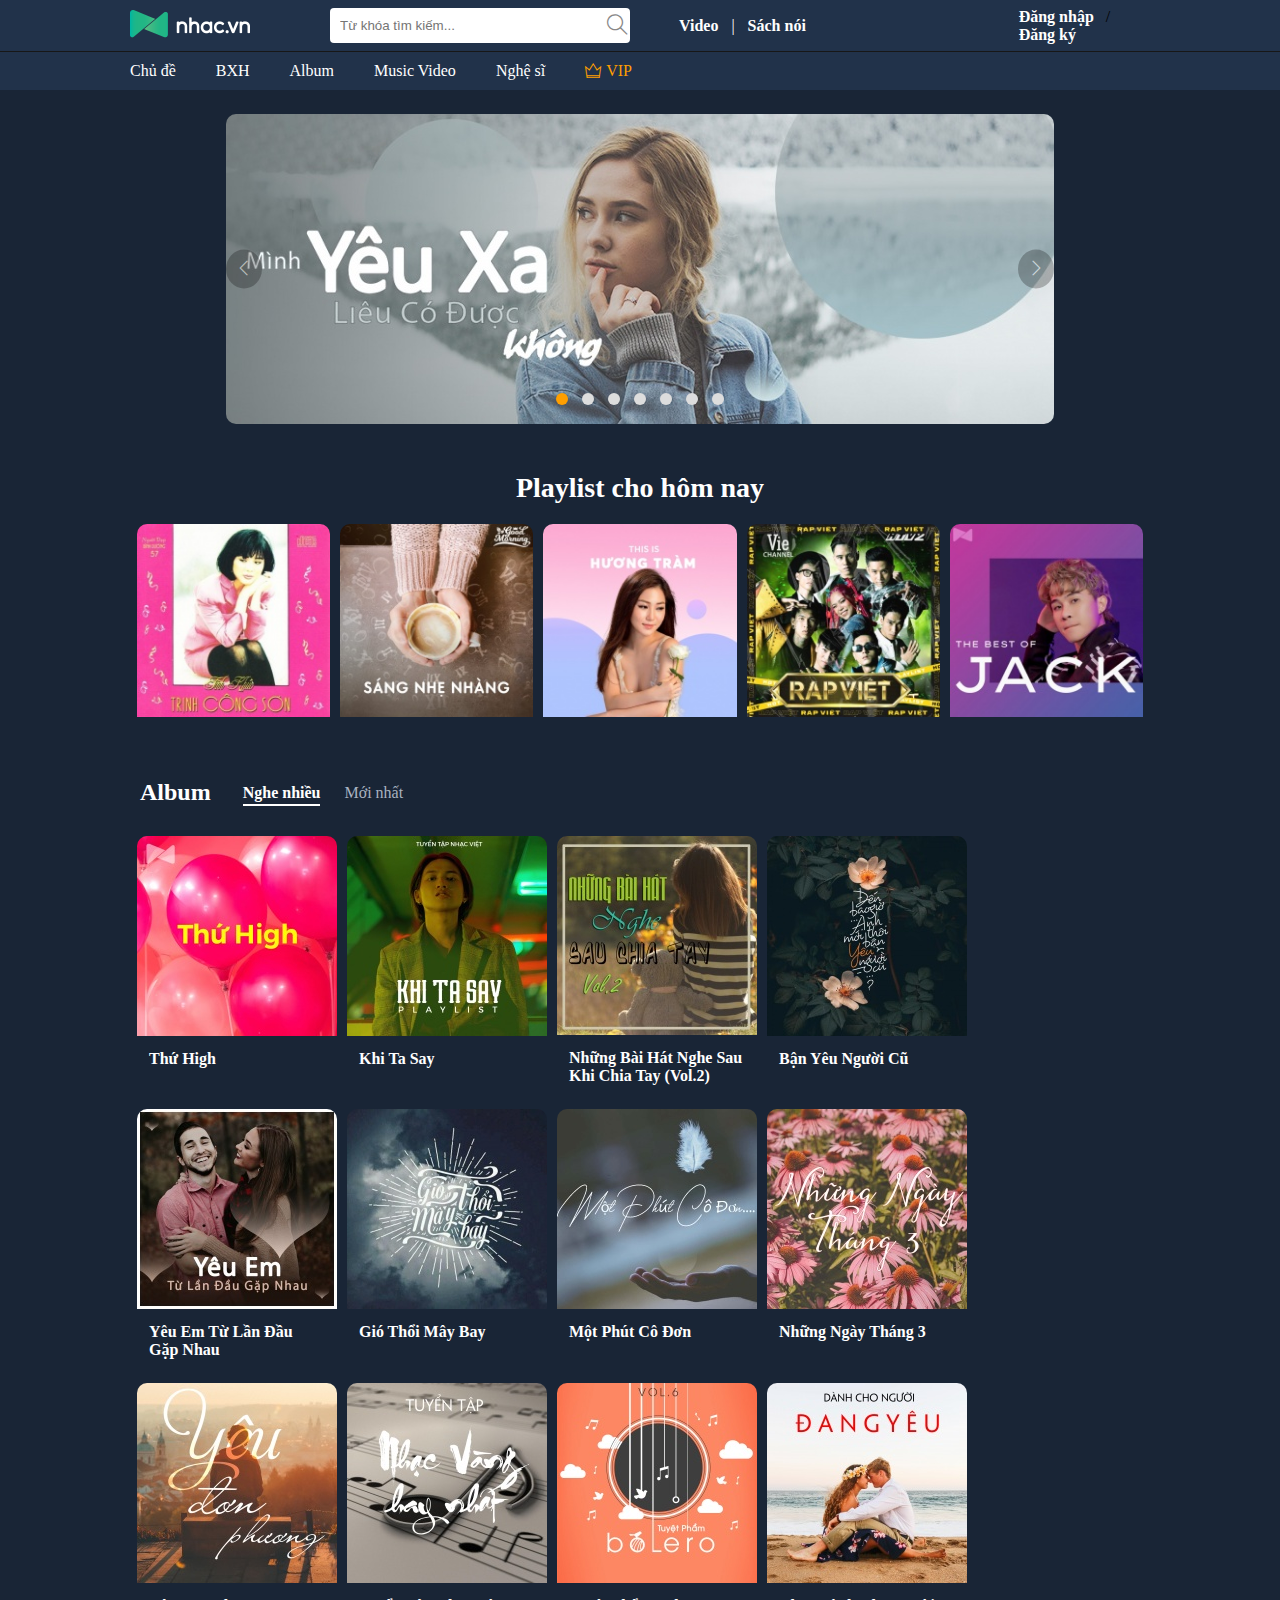
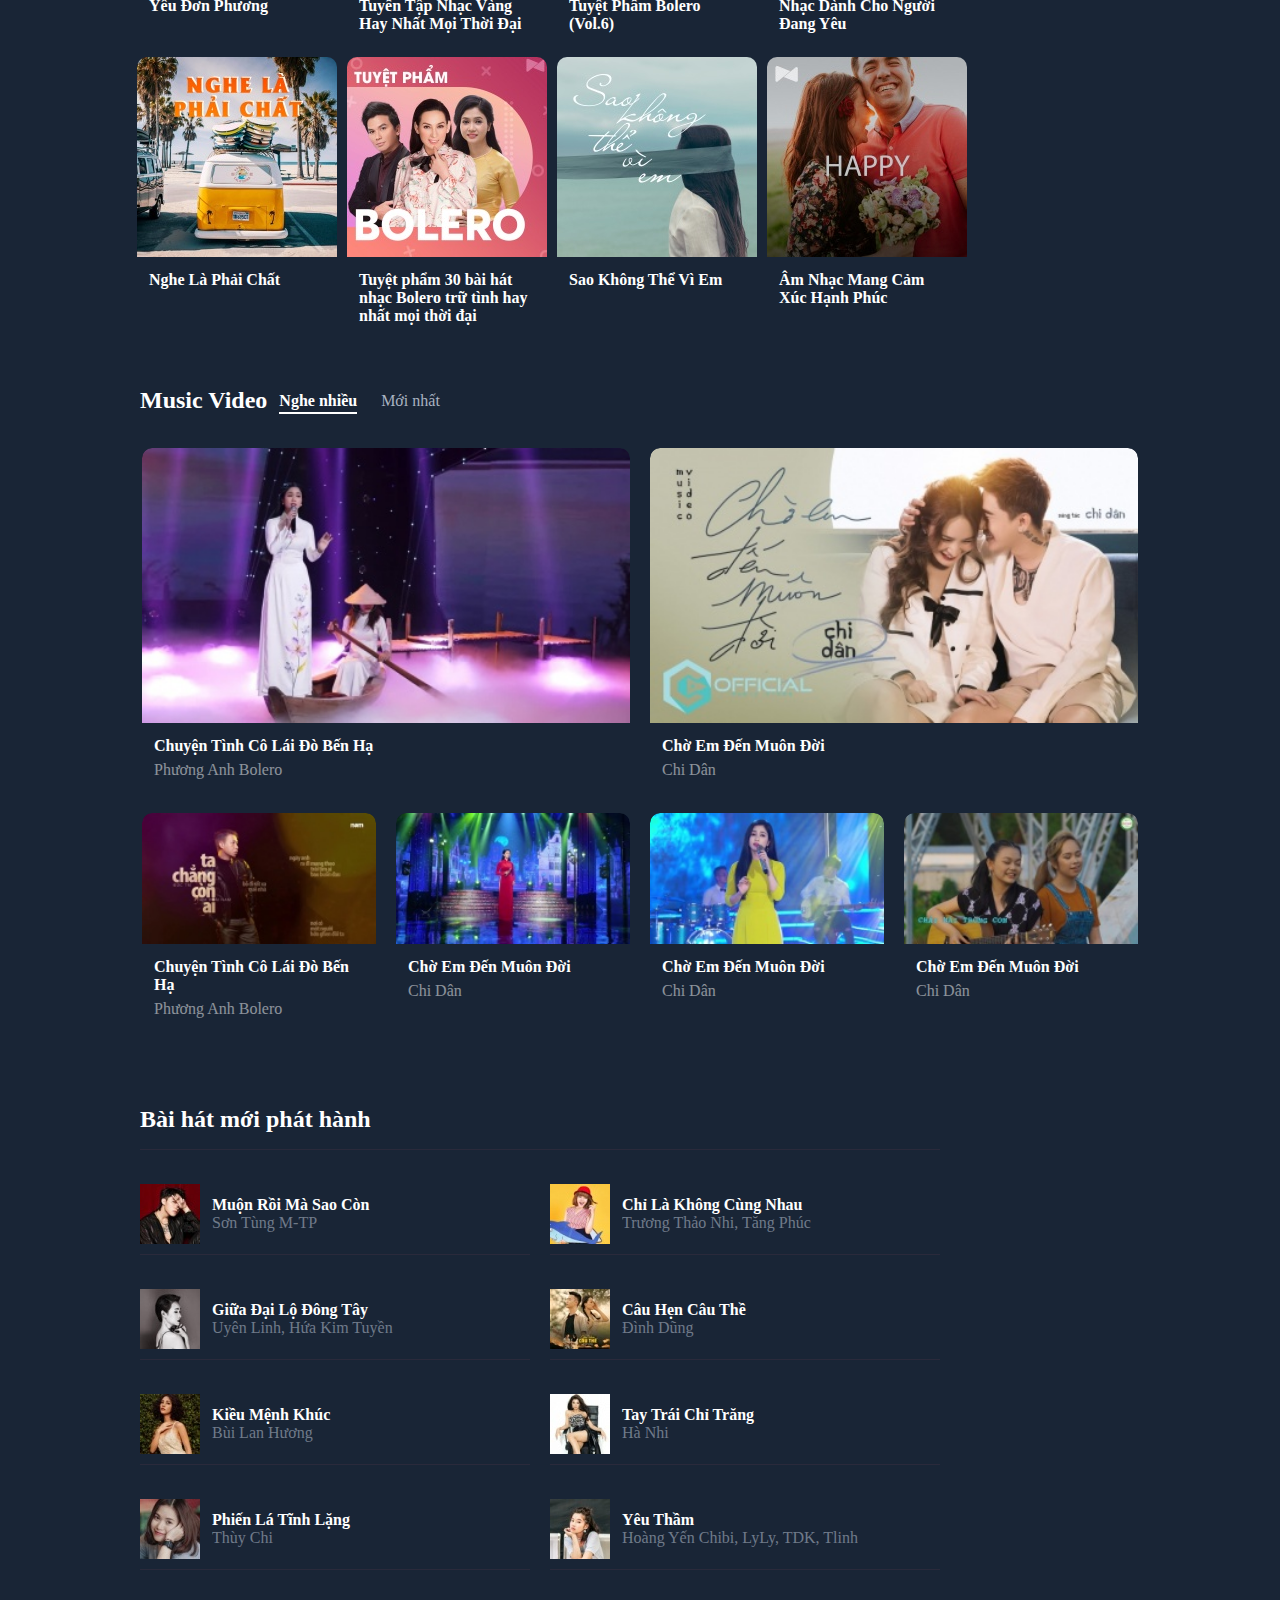
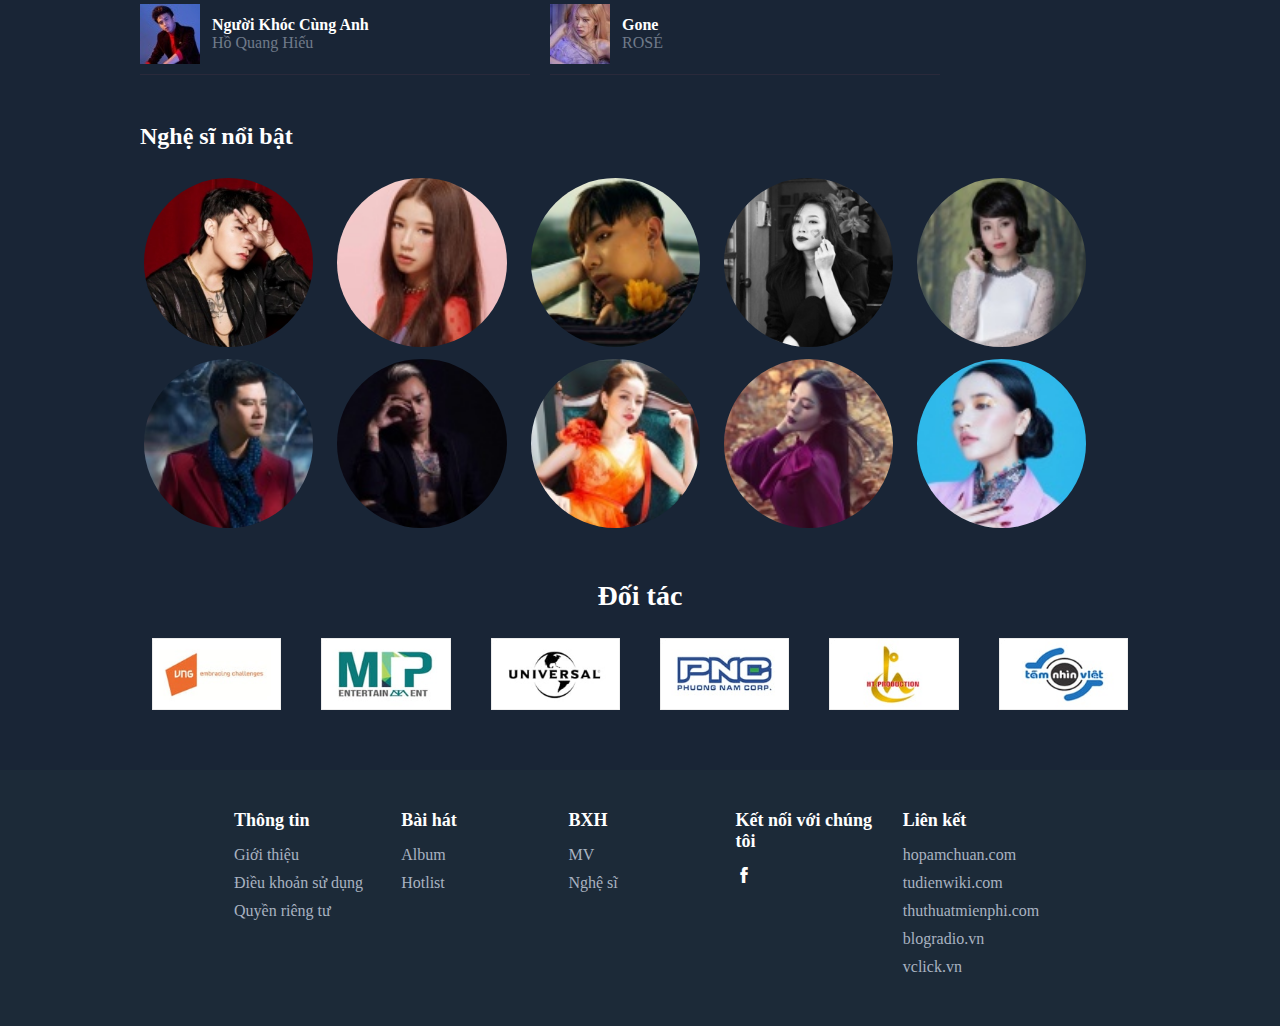
==== commit 43d22485: "first commit" ====
--- a/Html/index.html
+++ b/Html/index.html
@@ -25,29 +25,29 @@
             </div>
 
             <nav class="nav-links">
-                <a href="#">Video</a>
+                <a href="/Html/error.html">Video</a>
                 <span>|</span>
-                <a href="#">Sách nói</a>
+                <a href="/Html/error.html">Sách nói</a>
             </nav>
             <div class="login-header">
-                <a href="#">Đăng nhập</a>
+                <a href="/Html/error.html">Đăng nhập</a>
                 <span>/</span>
-                <a href="#">Đăng ký</a>
+                <a href="/Html/error.html">Đăng ký</a>
            </div>
             
         </div>
 
-    <!--Header 2-->
-    <div class="Header-Menu">
-        <!--Nav chinh-->
-        <nav class="nav-main">
-            <a href="/Html/music_theme.html">Chủ đề</a>
-            <a href="/Html/top_song.html">BXH</a>
-            <a href="/Html/album.html">Album</a>
-            <a href="/Html/music_video.html">Music Video</a>
-            <a href="/Html/artist.html">Nghệ sĩ</a>
-            <a href="#" class="vip-link"><i class="ti-crown"></i> VIP</a>
-        </nav>
+        <!--Header 2-->
+        <div class="Header-Menu">
+            <!--Nav chinh-->
+            <nav class="nav-main">
+                <a href="/Html/music_theme.html">Chủ đề</a>
+                <a href="/Html/top_song.html">BXH</a>
+                <a href="/Html/album.html">Album</a>
+                <a href="/Html/music_video.html">Music Video</a>
+                <a href="/Html/artist.html">Nghệ sĩ</a>
+                <a href="/Html/error.html" class="vip-link"><i class="ti-crown"></i> VIP</a>
+            </nav>
 
             <!--Sub-nav-->
         </div>
@@ -57,58 +57,75 @@
     <div id="Slider">
         <div class="slider-container">
             <!--Slider img-->
-            <div class="slider-wrapper">
+            <div class="slider-wrapper">     
+                <!-- Slider list -->
+                <div class="slider-list">
+                    <img src="/Asset/IMG/Sliders/Slider1.jpg" class="slider-list-img" alt="slider 1">
+                    <img src="/Asset/IMG/Sliders/Slider2.jpg" class="slider-list-img" alt="slider 2">
+                    <img src="/Asset/IMG/Sliders/Slider3.jpg" class="slider-list-img" alt="slider 3">
+                    <img src="/Asset/IMG/Sliders/Slider4.jpg" class="slider-list-img" alt="slider 4">
+                    <img src="/Asset/IMG/Sliders/Slider5.jpg" class="slider-list-img" alt="slider 5">
+                    <img src="/Asset/IMG/Sliders/Slider6.jpg" class="slider-list-img" alt="slider 6">
+                    <img src="/Asset/IMG/Sliders/Slider7.jpg" class="slider-list-img" alt="slider 7">
+                </div>
+            </div>
+        
+            <!-- Container chứa các mũi tên -->
+            <div class="arrow">
                 <!-- arrow-left -->
-                <div class="arrow arrow-left">
+                <div class="arrow-left">
                     <i class="ti-angle-left"></i>
                 </div>
-
+        
                 <!-- arrow-right -->
-                <div class="arrow arrow-right">
+                <div class="arrow-right">
                     <i class="ti-angle-right"></i>
                 </div>
-
-                <!-- Slider 1 -->
-                <div class="slider-1">
-                    <img src="/Asset/IMG/Sliders/Slider1.jpg" alt="slider 1" class="slider-img-1">
-                </div>
-            </div>
+            </div>
+            
             
             <!-- Navigation Dots -->
             <div class="navigation-dots">
-                <span class="dot active"></span>
-                <span class="dot"></span>
-                <span class="dot"></span>
+                <span class="dot dot-0 active"></span>
+                <span class="dot dot-1"></span>
+                <span class="dot dot-2"></span>
+                <span class="dot dot-3"></span>
+                <span class="dot dot-4"></span>
+                <span class="dot dot-5"></span>
+                <span class="dot dot-6"></span>
             </div>
         </div>
     </div>
 
     <div id="Content">
         <!-- Playlist hôm nay Section-->
-        <div class="playlist-section">
-            <h2 class="playlist-title text-white">Playlist cho hôm nay</h2>    
-            <div class="row playlist-container">
-                <div class="col col-fifth playlist-item">
-                    <img src="/Asset/IMG/Playlists/playlist1.jpg" alt="Tình Khúc Trịnh Công Sơn">
-                </div>
-
-                <div class="col col-fifth playlist-item">
-                    <img src="/Asset/IMG/Playlists/playlist2.jpg" alt="Sáng Nhẹ Nhàng">
-                </div>
-
-                <div class="col col-fifth playlist-item">
-                    <img src="/Asset/IMG/Playlists/playlist3.jpg" alt="Sáng Nhẹ Nhàng">
-                </div>
-
-                <div class="col col-fifth playlist-item">
-                    <img src="/Asset/IMG/Playlists/playlist4.jpg" alt="Sáng Nhẹ Nhàng">
-                </div>
-
-                <div class="col col-fifth playlist-item">
-                    <img src="/Asset/IMG/Playlists/playlist5.jpg" alt="Sáng Nhẹ Nhàng">
-                </div>
-            </div>
-        </div>
+        <div class="slideshow-container">
+            <div class="playlist-section">
+                <h2 class="playlist-title text-white">Playlist cho hôm nay</h2>    
+                <div class="row playlist-container">
+                    <a href="/Html/error.html" class="col col-fifth playlist-item">
+                        <img src="/Asset/IMG/Playlists/playlist1.jpg" alt="Tình Khúc Trịnh Công Sơn">
+                    </a>
+                    <a href="/Html/error.html" class="col col-fifth playlist-item">
+                        <img src="/Asset/IMG/Playlists/playlist2.jpg" alt="Sáng Nhẹ Nhàng">
+                    </a>
+                    <a href="/Html/error.html" class="col col-fifth playlist-item">
+                        <img src="/Asset/IMG/Playlists/playlist3.jpg" alt="Sáng Nhẹ Nhàng">
+                    </a>
+                    <a href="/Html/error.html" class="col col-fifth playlist-item">
+                        <img src="/Asset/IMG/Playlists/playlist4.jpg" alt="Sáng Nhẹ Nhàng">
+                    </a>
+                    <a href="/Html/error.html" class="col col-fifth playlist-item">
+                        <img src="/Asset/IMG/Playlists/playlist5.jpg" alt="Sáng Nhẹ Nhàng">
+                    </a>
+                </div>
+            </div>
+        </div>
+        
+        
+        
+        
+        
 
         <!-- Album Section -->
         <div class="album-seclection">
@@ -117,97 +134,97 @@
                 <h2 class="album-title">Album</h2>
                 <div class="album-filters">
                     <span class="filter active">Nghe nhiều</span>
-                    <span class="filter">Mới nhất</span>
+                    <a href="/Html/error.html" class="filter">Mới nhất</a>
                 </div>
             </div>
             
              <!-- Album img -->
             <div class="row playlist-container">
-                <div class="col col-fourth playlist-item text-white">
+                <a href="/Html/error.html" class="col col-fourth playlist-item text-white">
                     <img src="/Asset/IMG/Albums/album1.jpg" alt="Thứ High">
                     <p class="playlist-item-title">Thứ High</p>
-                </div>
-
-                <div class="col col-fourth playlist-item text-white">
+                </a>
+
+                <a href="/Html/error.html" class="col col-fourth playlist-item text-white">
                     <img src="/Asset/IMG/Albums/album2.jpg" alt="Thứ High">
                     <p class="playlist-item-title">Khi Ta Say</p>
-                </div>
-
-                <div class="col col-fourth playlist-item text-white">
+                </a>
+
+                <a href="/Html/error.html" class="col col-fourth playlist-item text-white">
                     <img src="/Asset/IMG/Albums/album3.jpg" alt="Thứ High">
                     <p class="playlist-item-title">Những Bài Hát Nghe Sau Khi Chia Tay (Vol.2)</p>
-                </div>
-
-                <div class="col col-fourth playlist-item text-white">
+                </a>
+
+                <a href="/Html/error.html" class="col col-fourth playlist-item text-white">
                     <img src="/Asset/IMG/Albums/album4.jpg" alt="Thứ High">
                     <p class="playlist-item-title">Bận Yêu Người Cũ</p>
-                </div>  
+                </a>  
             </div>
 
             <div class="row playlist-container">
-                <div class="col col-fourth playlist-item text-white">
+                <a href="/Html/error.html" class="col col-fourth playlist-item text-white">
                     <img src="/Asset/IMG/Albums/album5.jpg" alt="Thứ High">
                     <p class="playlist-item-title">Yêu Em Từ Lần Đầu Gặp Nhau</p>
-                </div>
-    
-                <div class="col col-fourth playlist-item text-white">
+                </a>
+    
+                <a href="/Html/error.html" class="col col-fourth playlist-item text-white">
                     <img src="/Asset/IMG/Albums/album6.jpg" alt="Thứ High">
                     <p class="playlist-item-title">Gió Thổi Mây Bay</p>
-                </div>
-    
-                <div class="col col-fourth playlist-item text-white">
+                </a>
+    
+                <a href="/Html/error.html" class="col col-fourth playlist-item text-white">
                     <img src="/Asset/IMG/Albums/album7.jpg" alt="Thứ High">
                     <p class="playlist-item-title">Một Phút Cô Đơn</p>
-                </div>
-    
-                <div class="col col-fourth playlist-item text-white">
+                </a>
+    
+                <a href="/Html/error.html" class="col col-fourth playlist-item text-white">
                     <img src="/Asset/IMG/Albums/album8.jpg" alt="Thứ High">
                     <p class="playlist-item-title">Những Ngày Tháng 3</p>
-                </div>
+                </a>
             </div>
 
             <div class="row playlist-container">
-                <div class="col col-fourth playlist-item text-white">
+                <a href="/Html/error.html" class="col col-fourth playlist-item text-white">
                     <img src="/Asset/IMG/Albums/album9.jpg" alt="Thứ High">
                     <p class="playlist-item-title">Yêu Đơn Phương</p>
-                </div>
-    
-                <div class="col col-fourth playlist-item text-white">
+                </a>
+    
+                <a href="/Html/error.html" class="col col-fourth playlist-item text-white">
                     <img src="/Asset/IMG/Albums/album10.jpg" alt="Thứ High">
                     <p class="playlist-item-title">Tuyển Tập Nhạc Vàng Hay Nhất Mọi Thời Đại</p>
-                </div>
-    
-                <div class="col col-fourth playlist-item text-white">
+                </a>
+    
+                <a href="/Html/error.html" class="col col-fourth playlist-item text-white">
                     <img src="/Asset/IMG/Albums/album11.jpg" alt="Thứ High">
                     <p class="playlist-item-title">Tuyệt Phẩm Bolero (Vol.6)</p>
-                </div>
-    
-                <div class="col col-fourth playlist-item text-white">
+                </a>
+    
+                <a href="/Html/error.html" class="col col-fourth playlist-item text-white">
                     <img src="/Asset/IMG/Albums/album12.jpg" alt="Thứ High">
                     <p class="playlist-item-title">Nhạc Dành Cho Người Đang Yêu</p>
-                </div>
+                </a>
             </div>
 
             <div class="row playlist-container">
-                <div class="col col-fourth playlist-item text-white">
+                <a href="/Html/error.html" class="col col-fourth playlist-item text-white">
                     <img src="/Asset/IMG/Albums/album13.jpg" alt="Thứ High">
                     <p class="playlist-item-title">Nghe Là Phải Chất</p>
-                </div>
-    
-                <div class="col col-fourth playlist-item text-white">
+                </a>
+    
+                <a href="/Html/error.html" class="col col-fourth playlist-item text-white">
                     <img src="/Asset/IMG/Albums/album14.jpg" alt="Thứ High">
                     <p class="playlist-item-title">Tuyệt phẩm 30 bài hát nhạc Bolero trữ tình hay nhất mọi thời đại</p>
-                </div>
-    
-                <div class="col col-fourth playlist-item text-white">
+                </a>
+    
+                <a href="/Html/error.html" class="col col-fourth playlist-item text-white">
                     <img src="/Asset/IMG/Albums/album15.jpg" alt="Thứ High">
                     <p class="playlist-item-title">Sao Không Thể Vì Em</p>
-                </div>
-    
-                <div class="col col-fourth playlist-item text-white">
+                </a>
+    
+                <a href="/Html/error.html" class="col col-fourth playlist-item text-white">
                     <img src="/Asset/IMG/Albums/album16.jpg" alt="Thứ High">
                     <p class="playlist-item-title">Âm Nhạc Mang Cảm Xúc Hạnh Phúc</p>
-                </div>
+                </a>
             </div>
             
         </div>
@@ -219,136 +236,143 @@
                 <h2 class="music-video-title">Music Video</h2>
                 <div class="music-video-filters">
                     <span class="filter active">Nghe nhiều</span>
-                    <span class="filter">Mới nhất</span>
+                    <a href="/Html/error.html" class="filter">Mới nhất</a>
                 </div>
             </div>
             
              <!-- Music video img -->
             <div class="row playlist-container text-white">
-                <div class="col col-half video-item">
+                <a  href="/Html/error.html" class="col col-half video-item">
                     <img src="/Asset/IMG/Video_Musics/VDM1.jpg" alt="Chuyện Tình Cô Lái Đò Bến Hạ">
                     <p class="playlist-item-title">Chuyện Tình Cô Lái Đò Bến Hạ</p>
                     <p class="playlist-item-artist">Phương Anh Bolero</p>
-                </div>
-                <div class="col col-half video-item">
+                </a>
+
+                <a  href="/Html/error.html" class="col col-half video-item">
                     <img src="/Asset/IMG/Video_Musics/VDM2.jpg" alt="Chờ Em Đến Muôn Đời">
                     <p class="playlist-item-title">Chờ Em Đến Muôn Đời</p>
                     <p class="playlist-item-artist">Chi Dân</p>
-                </div>
+                </a>
             </div>
 
             <div class="row playlist-container text-white">
-                <div class="col col-fourth video-item">
+                <a  href="/Html/error.html" class="col col-fourth video-item">
                     <img src="/Asset/IMG/Video_Musics/VDM3.jpg" alt="Chuyện Tình Cô Lái Đò Bến Hạ">
                     <p class="playlist-item-title">Chuyện Tình Cô Lái Đò Bến Hạ</p>
                     <p class="playlist-item-artist">Phương Anh Bolero</p>
-                </div>
-                <div class="col col-fourth video-item">
+                </a>
+
+                <a  href="/Html/error.html" class="col col-fourth video-item">
                     <img src="/Asset/IMG/Video_Musics/VDM4.jpg" alt="Chờ Em Đến Muôn Đời">
                     <p class="playlist-item-title">Chờ Em Đến Muôn Đời</p>
                     <p class="playlist-item-artist">Chi Dân</p>
-                </div>
-
-                <div class="col col-fourth video-item">
+                </a>
+
+                <a  href="/Html/error.html" class="col col-fourth video-item">
                     <img src="/Asset/IMG/Video_Musics/VDM5.jpg" alt="Chờ Em Đến Muôn Đời">
                     <p class="playlist-item-title">Chờ Em Đến Muôn Đời</p>
                     <p class="playlist-item-artist">Chi Dân</p>
-                </div>
-
-                <div class="col col-fourth video-item">
+                </a>
+
+                <a  href="/Html/error.html" class="col col-fourth video-item">
                     <img src="/Asset/IMG/Video_Musics/VDM6.jpg" alt="Chờ Em Đến Muôn Đời">
                     <p class="playlist-item-title">Chờ Em Đến Muôn Đời</p>
                     <p class="playlist-item-artist">Chi Dân</p>
-                </div>  
+                </a>  
             </div>
         </div>
         
         <!-- Music List -->
-        <div class="new-releases-section text-white">
+        <div class="new-releases-section">
             <h2 class="section-title-music">Bài hát mới phát hành</h2>
             <div class="new-releases-container">
-                <div class="new-release-item-music">
+                <a href="/Html/error.html" class="new-release-item-music">
                     <img src="/Asset/IMG/MusicLists/MusicList1.jpg" alt="Muộn Rồi Mà Sao Còn">
                     <div class="song-info">
                         <p class="song-title">Muộn Rồi Mà Sao Còn</p>
                         <p class="song-artist">Sơn Tùng M-TP</p>
                     </div>
-                </div>
-                <div class="new-release-item-music">
+                </a>
+
+                <a href="/Html/error.html" class="new-release-item-music">
                     <img src="/Asset/IMG/MusicLists/MusicList2.jpg" alt="Chỉ Là Không Cùng Nhau">
                     <div class="song-info">
                         <p class="song-title">Chỉ Là Không Cùng Nhau</p>
                         <p class="song-artist">Trương Thảo Nhi, Tăng Phúc</p>
                     </div>
-                </div>
+                </a>
             </div>
             
             <div class="new-releases-container">
-                <div class="new-release-item-music">
-                    <img src="/Asset/IMG/MusicLists/MusicList1.jpg" alt="Muộn Rồi Mà Sao Còn">
-                    <div class="song-info">
-                        <p class="song-title">Muộn Rồi Mà Sao Còn</p>
-                        <p class="song-artist">Sơn Tùng M-TP</p>
-                    </div>
-                </div>
-                <div class="new-release-item-music">
-                    <img src="/Asset/IMG/MusicLists/MusicList2.jpg" alt="Chỉ Là Không Cùng Nhau">
-                    <div class="song-info">
-                        <p class="song-title">Chỉ Là Không Cùng Nhau</p>
-                        <p class="song-artist">Trương Thảo Nhi, Tăng Phúc</p>
-                    </div>
-                </div>
+                <a href="/Html/error.html" class="new-release-item-music">
+                    <img src="/Asset/IMG/MusicLists/MusicList3.jpg" alt="Muộn Rồi Mà Sao Còn">
+                    <div class="song-info">
+                        <p class="song-title">Giữa Đại Lộ Đông Tây</p>
+                        <p class="song-artist">Uyên Linh, Hứa Kim Tuyền</p>
+                    </div>
+                </a>
+
+                <a href="/Html/error.html" class="new-release-item-music">
+                    <img src="/Asset/IMG/MusicLists/MusicList4.jpg" alt="Chỉ Là Không Cùng Nhau">
+                    <div class="song-info">
+                        <p class="song-title">Câu Hẹn Câu Thề</p>
+                        <p class="song-artist">Đình Dũng</p>
+                    </div>
+                </a>
             </div>      
 
             <div class="new-releases-container">
-                <div class="new-release-item-music">
-                    <img src="/Asset/IMG/MusicLists/MusicList1.jpg" alt="Muộn Rồi Mà Sao Còn">
-                    <div class="song-info">
-                        <p class="song-title">Muộn Rồi Mà Sao Còn</p>
-                        <p class="song-artist">Sơn Tùng M-TP</p>
-                    </div>
-                </div>
-                <div class="new-release-item-music">
-                    <img src="/Asset/IMG/MusicLists/MusicList2.jpg" alt="Chỉ Là Không Cùng Nhau">
-                    <div class="song-info">
-                        <p class="song-title">Chỉ Là Không Cùng Nhau</p>
-                        <p class="song-artist">Trương Thảo Nhi, Tăng Phúc</p>
-                    </div>
-                </div>
+                <a href="/Html/error.html" class="new-release-item-music">
+                    <img src="/Asset/IMG/MusicLists/MusicList5.jpg" alt="Muộn Rồi Mà Sao Còn">
+                    <div class="song-info">
+                        <p class="song-title">Kiều Mệnh Khúc</p>
+                        <p class="song-artist">Bùi Lan Hương</p>
+                    </div>
+                </a>
+
+                <a href="/Html/error.html" class="new-release-item-music">
+                    <img src="/Asset/IMG/MusicLists/MusicList6.jpg" alt="Chỉ Là Không Cùng Nhau">
+                    <div class="song-info">
+                        <p class="song-title">Tay Trái Chỉ Trăng</p>
+                        <p class="song-artist">Hà Nhi</p>
+                    </div>
+                </a>
             </div>
 
             <div class="new-releases-container">
-                <div class="new-release-item-music">
-                    <img src="/Asset/IMG/MusicLists/MusicList1.jpg" alt="Muộn Rồi Mà Sao Còn">
-                    <div class="song-info">
-                        <p class="song-title">Muộn Rồi Mà Sao Còn</p>
-                        <p class="song-artist">Sơn Tùng M-TP</p>
-                    </div>
-                </div>
-                <div class="new-release-item-music">
-                    <img src="/Asset/IMG/MusicLists/MusicList2.jpg" alt="Chỉ Là Không Cùng Nhau">
-                    <div class="song-info">
-                        <p class="song-title">Chỉ Là Không Cùng Nhau</p>
-                        <p class="song-artist">Trương Thảo Nhi, Tăng Phúc</p>
-                    </div>
-                </div>
+                <a href="/Html/error.html" class="new-release-item-music">
+                    <img src="/Asset/IMG/MusicLists/MusicList7.jpg" alt="Muộn Rồi Mà Sao Còn">
+                    <div class="song-info">
+                        <p class="song-title">Phiến Lá Tĩnh Lặng</p>
+                        <p class="song-artist">Thùy Chi</p>
+                    </div>
+                </a>
+
+                <a href="/Html/error.html" class="new-release-item-music">
+                    <img src="/Asset/IMG/MusicLists/MusicList8.jpg" alt="Chỉ Là Không Cùng Nhau">
+                    <div class="song-info">
+                        <p class="song-title">Yêu Thầm</p>
+                        <p class="song-artist">Hoàng Yến Chibi, LyLy, TDK, Tlinh</p>
+                    </div>
+                </a>
             </div>
 
             <div class="new-releases-container">
-                <div class="new-release-item-music">
-                    <img src="/Asset/IMG/MusicLists/MusicList1.jpg" alt="Muộn Rồi Mà Sao Còn">
-                    <div class="song-info">
-                        <p class="song-title">Muộn Rồi Mà Sao Còn</p>
-                        <p class="song-artist">Sơn Tùng M-TP</p>
-                    </div>
-                </div>
-                <div class="new-release-item-music">
-                    <img src="/Asset/IMG/MusicLists/MusicList2.jpg" alt="Chỉ Là Không Cùng Nhau">
-                    <div class="song-info">
-                        <p class="song-title">Chỉ Là Không Cùng Nhau</p>
-                        <p class="song-artist">Trương Thảo Nhi, Tăng Phúc</p>
-                    </div>
-                </div>
+                <a href="/Html/error.html" class="new-release-item-music">
+                    <img src="/Asset/IMG/MusicLists/MusicList9.jpg" alt="Muộn Rồi Mà Sao Còn">
+                    <div class="song-info">
+                        <p class="song-title">Người Khóc Cùng Anh</p>
+                        <p class="song-artist">Hồ Quang Hiếu</p>
+                    </div>
+                </a>
+
+                <a href="/Html/error.html" class="new-release-item-music">
+                    <img src="/Asset/IMG/MusicLists/MusicList10.jpg" alt="Chỉ Là Không Cùng Nhau">
+                    <div class="song-info">
+                        <p class="song-title">Gone</p>
+                        <p class="song-artist">ROSÉ</p>
+                    </div>
+                </a>
             </div>
             
         </div>
@@ -357,36 +381,45 @@
         <div class="highlighted-artists-section">
             <h2 class="section-title">Nghệ sĩ nổi bật</h2>
             <div class="row">
-                <div class="col col-sixth artist-item">
+                <a href="/Html/error.html" class="col col-sixth artist-item">
                     <img src="/Asset/IMG/Artists/artist1.jpg" alt="Artist 1">
-                </div>
-                <div class="col col-sixth artist-item">
-                    <img src="/Asset/IMG/Artists/artist1.jpg" alt="Artist 2">
-                </div>
-                <div class="col col-sixth artist-item">
-                    <img src="/Asset/IMG/Artists/artist1.jpg" alt="Artist 3">
-                </div>
-                <div class="col col-sixth artist-item">
-                    <img src="/Asset/IMG/Artists/artist1.jpg" alt="Artist 4">
-                </div>
-                <div class="col col-sixth artist-item">
-                    <img src="/Asset/IMG/Artists/artist1.jpg" alt="Artist 5">
-                </div>
-                <div class="col col-sixth artist-item">
-                    <img src="/Asset/IMG/Artists/artist1.jpg" alt="Artist 6">
-                </div>
-                <div class="col col-sixth artist-item">
-                    <img src="/Asset/IMG/Artists/artist1.jpg" alt="Artist 7">
-                </div>
-                <div class="col col-sixth artist-item">
-                    <img src="/Asset/IMG/Artists/artist1.jpg" alt="Artist 8">
-                </div>
-                <div class="col col-sixth artist-item">
-                    <img src="/Asset/IMG/Artists/artist1.jpg" alt="Artist 9">
-                </div>
-                <div class="col col-sixth artist-item">
-                    <img src="/Asset/IMG/Artists/artist1.jpg" alt="Artist 10">
-                </div>
+                </a>
+
+                <a href="/Html/error.html" class="col col-sixth artist-item">
+                    <img src="/Asset/IMG/Artists/artist2.jpg" alt="Artist 2">
+                </a>
+
+                <a href="/Html/error.html" class="col col-sixth artist-item">
+                    <img src="/Asset/IMG/Artists/artist3.jpg" alt="Artist 3">
+                </a>
+
+                <a href="/Html/error.html" class="col col-sixth artist-item">
+                    <img src="/Asset/IMG/Artists/artist4.jpg" alt="Artist 4">
+                </a>
+
+                <a href="/Html/error.html" class="col col-sixth artist-item">
+                    <img src="/Asset/IMG/Artists/artist5.jpg" alt="Artist 5">
+                </a>
+
+                <a href="/Html/error.html" class="col col-sixth artist-item">
+                    <img src="/Asset/IMG/Artists/artist6.jpg" alt="Artist 6">
+                </a>
+
+                <a href="/Html/error.html" class="col col-sixth artist-item">
+                    <img src="/Asset/IMG/Artists/artist7.jpg" alt="Artist 7">
+                </a>
+
+                <a href="/Html/error.html" class="col col-sixth artist-item">
+                    <img src="/Asset/IMG/Artists/artist8.jpg" alt="Artist 8">
+                </a>
+
+                <a href="/Html/error.html" class="col col-sixth artist-item">
+                    <img src="/Asset/IMG/Artists/artist9.jpg" alt="Artist 9">
+                </a>
+
+                <a href="/Html/error.html" class="col col-sixth artist-item">
+                    <img src="/Asset/IMG/Artists/artist10.jpg" alt="Artist 10">
+                </a>
             </div>
         </div>
         
@@ -394,24 +427,29 @@
         <div class="partners-section">
             <h2 class="section-title-partners text-white">Đối tác</h2>
             <div class="row playlist-container">
-                <div class="col col-sixth partner-item">
+                <a href="/Html/error.html" class="col col-sixth partner-item">
                     <img src="/Asset/IMG/Partners/partner1.jpg" alt="Partner 1">
-                </div>
-                <div class="col col-sixth partner-item">
-                    <img src="/Asset/IMG/Partners/partner1.jpg" alt="Partner 2">
-                </div>
-                <div class="col col-sixth partner-item">
-                    <img src="/Asset/IMG/Partners/partner1.jpg" alt="Partner 3">
-                </div>
-                <div class="col col-sixth partner-item">
-                    <img src="/Asset/IMG/Partners/partner1.jpg" alt="Partner 4">
-                </div>
-                <div class="col col-sixth partner-item">
-                    <img src="/Asset/IMG/Partners/partner1.jpg" alt="Partner 5">
-                </div>
-                <div class="col col-sixth partner-item">
-                    <img src="/Asset/IMG/Partners/partner1.jpg" alt="Partner 5">
-                </div>
+                </a>
+
+                <a href="/Html/error.html" class="col col-sixth partner-item">
+                    <img src="/Asset/IMG/Partners/partner2.jpg" alt="Partner 2">
+                </a>
+
+                <a href="/Html/error.html" class="col col-sixth partner-item">
+                    <img src="/Asset/IMG/Partners/partner3.jpg" alt="Partner 3">
+                </a>
+
+                <a href="/Html/error.html" class="col col-sixth partner-item">
+                    <img src="/Asset/IMG/Partners/partner4.jpg" alt="Partner 4">
+                </a>
+
+                <a href="/Html/error.html" class="col col-sixth partner-item">
+                    <img src="/Asset/IMG/Partners/partner5.jpg" alt="Partner 5">
+                </a>
+
+                <a href="/Html/error.html" class="col col-sixth partner-item">
+                    <img src="/Asset/IMG/Partners/partner6.jpg" alt="Partner 5">
+                </a>
             </div>
         </div>
     </div>
@@ -423,23 +461,23 @@
                 <div class="col col-fifth">
                     <h4>Thông tin</h4>
                     <ul>
-                        <li><a href="#">Giới thiệu</a></li>
-                        <li><a href="#">Điều khoản sử dụng</a></li>
-                        <li><a href="#">Quyền riêng tư</a></li>
+                        <li><a href="/Html/error.html">Giới thiệu</a></li>
+                        <li><a href="/Html/error.html">Điều khoản sử dụng</a></li>
+                        <li><a href="/Html/error.html">Quyền riêng tư</a></li>
                     </ul>
                 </div>
                 <div class="col col-fifth">
                     <h4>Bài hát</h4>
                     <ul>
-                        <li><a href="#">Album</a></li>
-                        <li><a href="#">Hotlist</a></li>
+                        <li><a href="/Html/album.html">Album</a></li>
+                        <li><a href="/Html/top_song.html">Hotlist</a></li>
                     </ul>
                 </div>
                 <div class="col col-fifth">
                     <h4>BXH</h4>
                     <ul>
-                        <li><a href="#">MV</a></li>
-                        <li><a href="#">Nghệ sĩ</a></li>
+                        <li><a href="/Html/music_theme.html">MV</a></li>
+                        <li><a href="/Html/artist.html">Nghệ sĩ</a></li>
                     </ul>
                 </div>
                 <div class="col col-fifth">
@@ -449,16 +487,17 @@
                 <div class="col col-fifth">
                     <h4>Liên kết</h4>
                     <ul>
-                        <li><a href="#">hopamchuan.com</a></li>
-                        <li><a href="#">tudienwiki.com</a></li>
-                        <li><a href="#">thuthuatmienphi.com</a></li>
-                        <li><a href="#">blogradio.vn</a></li>
-                        <li><a href="#">vclick.vn</a></li>
+                        <li><a href="/Html/error.html">hopamchuan.com</a></li>
+                        <li><a href="/Html/error.html">tudienwiki.com</a></li>
+                        <li><a href="/Html/error.html">thuthuatmienphi.com</a></li>
+                        <li><a href="/Html/error.html">blogradio.vn</a></li>
+                        <li><a href="/Html/error.html">vclick.vn</a></li>
                     </ul>
                 </div>
             </div>
         </div>
         
     </footer>
+    <script src="/Javascripts/index.js"></script>
 </body>
 </html>--- a/Asset/CSS/Style.css
+++ b/Asset/CSS/Style.css
@@ -172,9 +172,7 @@
 
 /* Sliders */
 .slider-container {
-    max-width: 800px;
-    width: 100%;
-    overflow: hidden;
+    max-width: 828px;
     border-radius: 10px;
     position: relative;
     margin: 0 auto;
@@ -182,11 +180,17 @@
 
 .slider-wrapper {
     position: relative;
-    margin: 0 auto;
-}
-
-.slider-img-1 {
-    width: 100%;
+    overflow: hidden;
+    margin: 0 auto;
+}
+
+.slider-list {
+    display: flex;
+    transition: transform 0.5s;
+}
+
+.slider-list-img {
+    width: 100%; 
     height: auto;
     border-radius: 10px;
 }
@@ -195,27 +199,27 @@
 .arrow {
     position: absolute;
     top: 50%;
+    width: 100%; 
     transform: translateY(-50%);
+    display: flex;
+    justify-content: space-between;
+}
+
+.arrow-left,
+.arrow-right {
     background: rgba(0, 0, 0, 0.5);
     color: #ffffff;
     border-radius: 50%;
     padding: 10px;
     cursor: pointer;
-    transition: opacity 0.3s ease;
-    opacity: 0; 
-}
-
-.arrow-left {
-    left: 15px;
-}
-
-.arrow-right {
-    right: 15px;
-}
-
-
-.slider-wrapper:hover .arrow {
-    opacity: 1; 
+    transition: opacity 0.3s;
+    opacity: 0.5;
+    pointer-events: all;
+}
+
+.arrow-left:hover,
+.arrow-right:hover {
+    opacity: 1;
 }
 
 /* Navigation Dots */
@@ -244,6 +248,12 @@
 /* Content */
 /*Playlist hôm nay*/
 /* Phần tiêu đề và container playlist */
+.slideshow-container {
+    position: relative;
+    width: 100%;
+    overflow: hidden;
+}
+
 .playlist-section {
     max-width: 1000px;
     margin: 0 auto;
@@ -252,9 +262,8 @@
 }
 
 .playlist-container {
-    width: 100%;
-    display: flex; 
-    justify-content: space-between; 
+    display: flex;
+    transition: transform 0.5s ease;
 }
 
 .playlist-item {    
@@ -264,12 +273,14 @@
     overflow: hidden;
     text-align: center;
     padding: 10px 0;
+    text-decoration: none;
     margin: 0 5px; 
     transition: transform 0.3s ease, box-shadow 0.3s ease;
 }
 
 .playlist-item:hover {
     transform: scale(1.05);
+    cursor: pointer;
     box-shadow: 0 4px 15px rgba(0, 0, 0, 0.5);
 }
 
@@ -284,7 +295,20 @@
     font-weight: bold;
     margin: 10px 0;
     text-align: center;
-}   
+}
+
+button.left, button.right {
+    position: absolute;
+    top: 50%;
+    transform: translateY(-50%);
+    background-color: rgba(0,0,0,0.5);
+    color: white;
+    border: none;
+    padding: 10px;
+    cursor: pointer;
+    z-index: 1;
+}
+
 
 /* Album Selection */
 /* Album title selector */
@@ -345,9 +369,16 @@
     margin-top: 48px;
 }
 
-.playlist-container playlist-item-title{
-    padding: 12px;  
-    margin: 12px;
+.playlist-container .playlist-item-title{
+    padding: 4px 12px;  
+    margin-top: 6px;
+    font-weight: bold;
+}
+
+.playlist-container .playlist-item-artist{
+    padding: 2px 12px; 
+    margin-bottom: 12px; 
+    opacity: 0.5;
 }
 
 /* video music */
@@ -373,37 +404,6 @@
 
 .music-video-filters {
     display: flex;
-}
-
-.filter {
-    font-size: 16px;
-    color: #a9b3c1;
-    cursor: pointer;
-    position: relative;
-    text-decoration: none;
-    padding: 2px 12px;
-    margin-left: 12px;
-    margin-right: 12px;
-}
-
-.filter.active {
-    color: #ffffff;
-    font-weight: bold;
-}
-
-.filter.active::after {
-    content: "";
-    position: absolute;
-    left: 0;
-    right: 0;
-    bottom: -4px;
-    height: 2px;
-    background-color: #ffffff;
-}
-
-.filter:hover {
-    color: #ffffff;
-    text-decoration: underline;
 }
 
 /* Video item styling */
@@ -411,13 +411,22 @@
     margin: 10px;
     border-radius: 10px;
     overflow: hidden;
-    text-align: center;
+    color: #fff;
+    text-align: center;
+    text-decoration: none;
     transition: transform 0.3s ease, box-shadow 0.3s ease;
 }
 
 .video-item:hover {
     transform: scale(1.05);
+    cursor: pointer;
     box-shadow: 0 4px 15px rgba(0, 0, 0, 0.5);
+}
+
+.playlist-item-artist:hover,
+.playlist-item-title:hover{
+    color: #21b685;
+    cursor: pointer;
 }
 
 .video-item img {
@@ -435,6 +444,7 @@
     max-width: 1000px;
     margin: 0 auto;
     margin-top: 48px;
+    color: #fff;
 }
 
 .section-title-music{
@@ -459,6 +469,7 @@
     width: calc(50% - 10px);
     padding: 10px 0;
     border-bottom: 1px solid #2a2a3b; 
+    text-decoration: none;
 }
 
 .new-release-item img {
@@ -473,6 +484,7 @@
     flex-direction: column;
     text-align: left;
     flex: 1;
+    padding: 0px 12px;
 }
 
 .song-title {
@@ -484,6 +496,13 @@
 .song-artist {
     margin: 0;
     color: #a9b3c1;
+    opacity: 0.6;
+}
+
+.song-title:hover,
+.song-artist:hover{
+    color: #21b685;
+    cursor: pointer;
 }
 
 /* Artist Player Img*/
@@ -541,8 +560,9 @@
     transition: transform 0.3s ease, box-shadow 0.3s ease;
 }
 
-.partner-item img:hover {
-    
+.partner-item:hover {
+    transform: scale(1.05);
+    box-shadow: 0 4px 15px rgba(0, 0, 0, 0.5);
 }
 
 /* Footer */
@@ -590,7 +610,7 @@
 
 /*Music Theme */
 .Music-theme-slider-container {
-    max-width: 1250px;
+    max-width: 1170px;
 }
 
 .music-theme-title-selector{
@@ -633,6 +653,9 @@
     width: 100%;
     height: auto;
     padding: 16px;
+    color: #fff;
+    text-decoration: none;
+    display: block;
 }
 
 .music-theme-playlist-item-title{
@@ -650,6 +673,11 @@
     line-height: 1.4;
 }
 
+.music-theme-playlist-item-title:hover,
+.music-theme-playlist-item-decs:hover{
+    color: #21b685;
+}
+
 
 /*Album*/
 /*Pagination*/  
@@ -676,4 +704,34 @@
 .active-pagination{
     background-color: #26B685;
     color: #fff;
+}
+
+/*Error*/
+.Error-selection{
+    display: flex;
+    justify-content: center;
+    margin-top: 84px;
+    margin-bottom: 200px;
+}
+
+.Error-selection img{
+    height: auto;
+}
+
+/*Artist*/
+.artist-playlist-item-title{
+    text-align: center !important;
+}
+
+.artist-list{
+    max-width: 1200px;
+}
+
+.artist-item img{
+    border-radius: 50%;
+    width: 100%;
+}
+
+.artist-playlist-item{
+    background-color: #192536;
 }